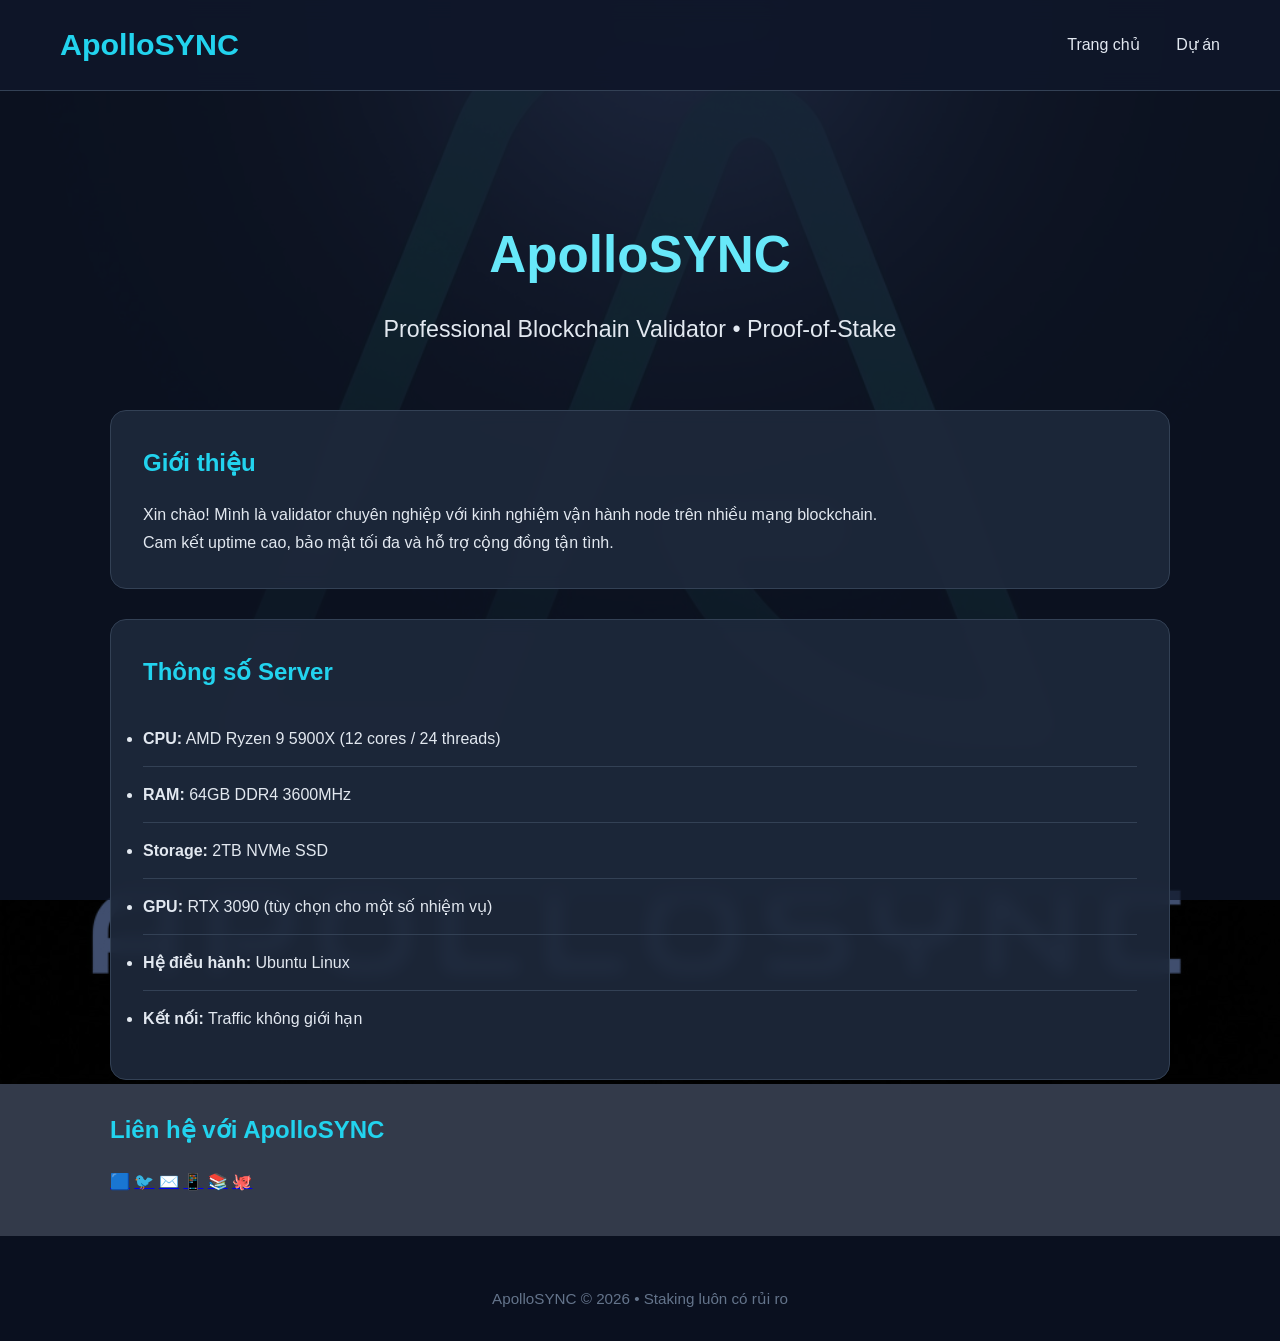
==== index.html @ 62b635bf "Add files via upload" ====
<!DOCTYPE html>
<html lang="vi">
<head>
    <meta charset="UTF-8">
    <meta name="viewport" content="width=device-width, initial-scale=1.0">
    <title>ApolloSYNC - Professional Validator</title>
    <link rel="stylesheet" href="css/style.css">
</head>
<body>
    <header>
        <nav>
            <div class="logo">ApolloSYNC</div>
            <div class="nav-links">
                <a href="index.html">Trang chủ</a>
                <a href="projects.html">Dự án</a>
            </div>
        </nav>
    </header>

    <div class="container">
        <div class="hero">
            <h1>ApolloSYNC</h1>
            <p style="font-size:1.45rem;">Professional Blockchain Validator • Proof-of-Stake</p>
        </div>

        <div class="card">
            <h2>Giới thiệu</h2>
            <p>Xin chào! Mình là validator chuyên nghiệp với kinh nghiệm vận hành node trên nhiều mạng blockchain.<br>
            Cam kết uptime cao, bảo mật tối đa và hỗ trợ cộng đồng tận tình.</p>
        </div>

        <div class="card">
            <h2>Thông số Server</h2>
            <ul class="spec-list">
                <li><strong>CPU:</strong> AMD Ryzen 9 5900X (12 cores / 24 threads)</li>
                <li><strong>RAM:</strong> 64GB DDR4 3600MHz</li>
                <li><strong>Storage:</strong> 2TB NVMe SSD</li>
                <li><strong>GPU:</strong> RTX 3090 (tùy chọn cho một số nhiệm vụ)</li>
                <li><strong>Hệ điều hành:</strong> Ubuntu Linux</li>
                <li><strong>Kết nối:</strong> Traffic không giới hạn</li>
            </ul>
        </div>

        <!-- Phần Contact nằm ở dưới cùng, giữa trang -->
        <div class="contact-section">
            <h2>Liên hệ với ApolloSYNC</h2>
            <div class="contact-icons">
                <a href="#" title="Discord">🟦</a>
                <a href="#" title="Twitter / X">🐦</a>
                <a href="#" title="Gmail">✉️</a>
                <a href="#" title="Telegram">📱</a>
                <a href="#" title="Docs / GitBook">📚</a>
                <a href="#" title="GitHub">🐙</a>
            </div>
        </div>
    </div>

    <footer>
        ApolloSYNC © 2026 • Staking luôn có rủi ro
    </footer>
</body>
</html>
---- css/style.css ----
* {
    margin: 0;
    padding: 0;
    box-sizing: border-box;
}

:root {
    --primary: #22d3ee;
    --dark: #0f172a;
    --card: rgba(30, 41, 59, 0.95);
}

/* ==================== BACKGROUND TOÀN BỘ WEBSITE ==================== */
body {
    font-family: 'Segoe UI', Tahoma, Geneva, Verdana, sans-serif;
    color: #e2e8f0;
    line-height: 1.7;
    
    /* Background ảnh */
    background-image: url('../assets/images/background.jpg');
    background-size: cover;
    background-position: center;
    background-repeat: no-repeat;
    background-attachment: fixed;     /* ảnh không di chuyển khi cuộn */
    
    /* Overlay tối để chữ dễ đọc */
    background-color: rgba(15, 23, 42, 0.85);   /* màu tối + độ trong suốt */
    background-blend-mode: overlay;
}

/* Nếu muốn overlay mạnh hơn (chữ rõ hơn) */
body::before {
    content: "";
    position: fixed;
    top: 0;
    left: 0;
    width: 100%;
    height: 100%;
    background: rgba(15, 23, 42, 0.75);
    z-index: -1;
}

header {
    background: rgba(15, 23, 42, 0.98);
    position: sticky;
    top: 0;
    z-index: 100;
    border-bottom: 1px solid #334155;
}

nav {
    max-width: 1200px;
    margin: 0 auto;
    padding: 1.2rem 20px;
    display: flex;
    justify-content: space-between;
    align-items: center;
}

.logo {
    font-size: 1.9rem;
    font-weight: 700;
    color: var(--primary);
}

.nav-links a {
    color: #e2e8f0;
    text-decoration: none;
    margin-left: 32px;
    font-weight: 500;
}

.nav-links a:hover {
    color: var(--primary);
}

.container {
    max-width: 1100px;
    margin: 0 auto;
    padding: 40px 20px;
}

/* ==================== TRANG CHỦ ==================== */
.hero {
    text-align: center;
    padding: 80px 0 60px;
}

.hero h1 {
    font-size: 3.2rem;
    color: #67e8f9;
    margin-bottom: 12px;
}

.card {
    background: var(--card);
    border: 1px solid #334155;
    border-radius: 16px;
    padding: 32px;
    margin-bottom: 30px;
}

h2 {
    color: var(--primary);
    margin-bottom: 18px;
}

.spec-list li {
    padding: 14px 0;
    border-bottom: 1px solid #334155;
}

.spec-list li:last-child {
    border-bottom: none;
}

/* ==================== PROJECTS PAGE ==================== */
.section-title {
    text-align: center;
    margin: 50px 0 30px;
    color: #67e8f9;
    font-size: 2rem;
}

.project-grid {
    display: grid;
    grid-template-columns: repeat(auto-fit, minmax(320px, 1fr));
    gap: 24px;
    margin-bottom: 60px;
}

.project-card {
    background: var(--card);
    border: 1px solid #334155;
    border-radius: 16px;
    overflow: hidden;
    transition: all 0.4s ease;
    cursor: pointer;
}

.project-card:hover {
    transform: translateY(-10px);
    border-color: var(--primary);
}

.project-card.active {
    border-color: #fde047;
    box-shadow: 0 0 25px #fde047,
                0 0 50px rgba(253, 224, 71, 0.6);
    transform: scale(1.03);
}

.project-header {
    height: 140px;
    display: flex;
    align-items: center;
    justify-content: center;
    font-size: 3rem;
    position: relative;
}

.project-name {
    text-align: center;
    padding: 15px 0;
    font-weight: 700;
    font-size: 1.25rem;
    color: white;
}

.project-actions {
    padding: 15px;
    display: flex;
    gap: 10px;
    flex-wrap: wrap;
    justify-content: center;
}

.action-btn {
    flex: 1;
    min-width: 85px;
    padding: 10px 14px;
    text-align: center;
    border-radius: 8px;
    text-decoration: none;
    font-weight: 600;
    font-size: 0.95rem;
}

.btn-explorer { background: #334155; color: white; }
.btn-stake    { background: #22d3ee; color: #0f172a; }
.btn-twitter  { background: #1da1f2; color: white; }

/* Footer */
footer {
    background: #0a101f;
    padding: 50px 20px 30px;
    text-align: center;
    color: #64748b;
    font-size: 0.95rem;
}
/* Tăng độ tương phản cho card khi có background ảnh */
.card, .project-card {
    background: rgba(30, 41, 59, 0.92) !important;
    backdrop-filter: blur(8px);   /* hiệu ứng kính mờ hiện đại */
}

header {
    background: rgba(15, 23, 42, 0.95) !important;
    backdrop-filter: blur(10px);
}
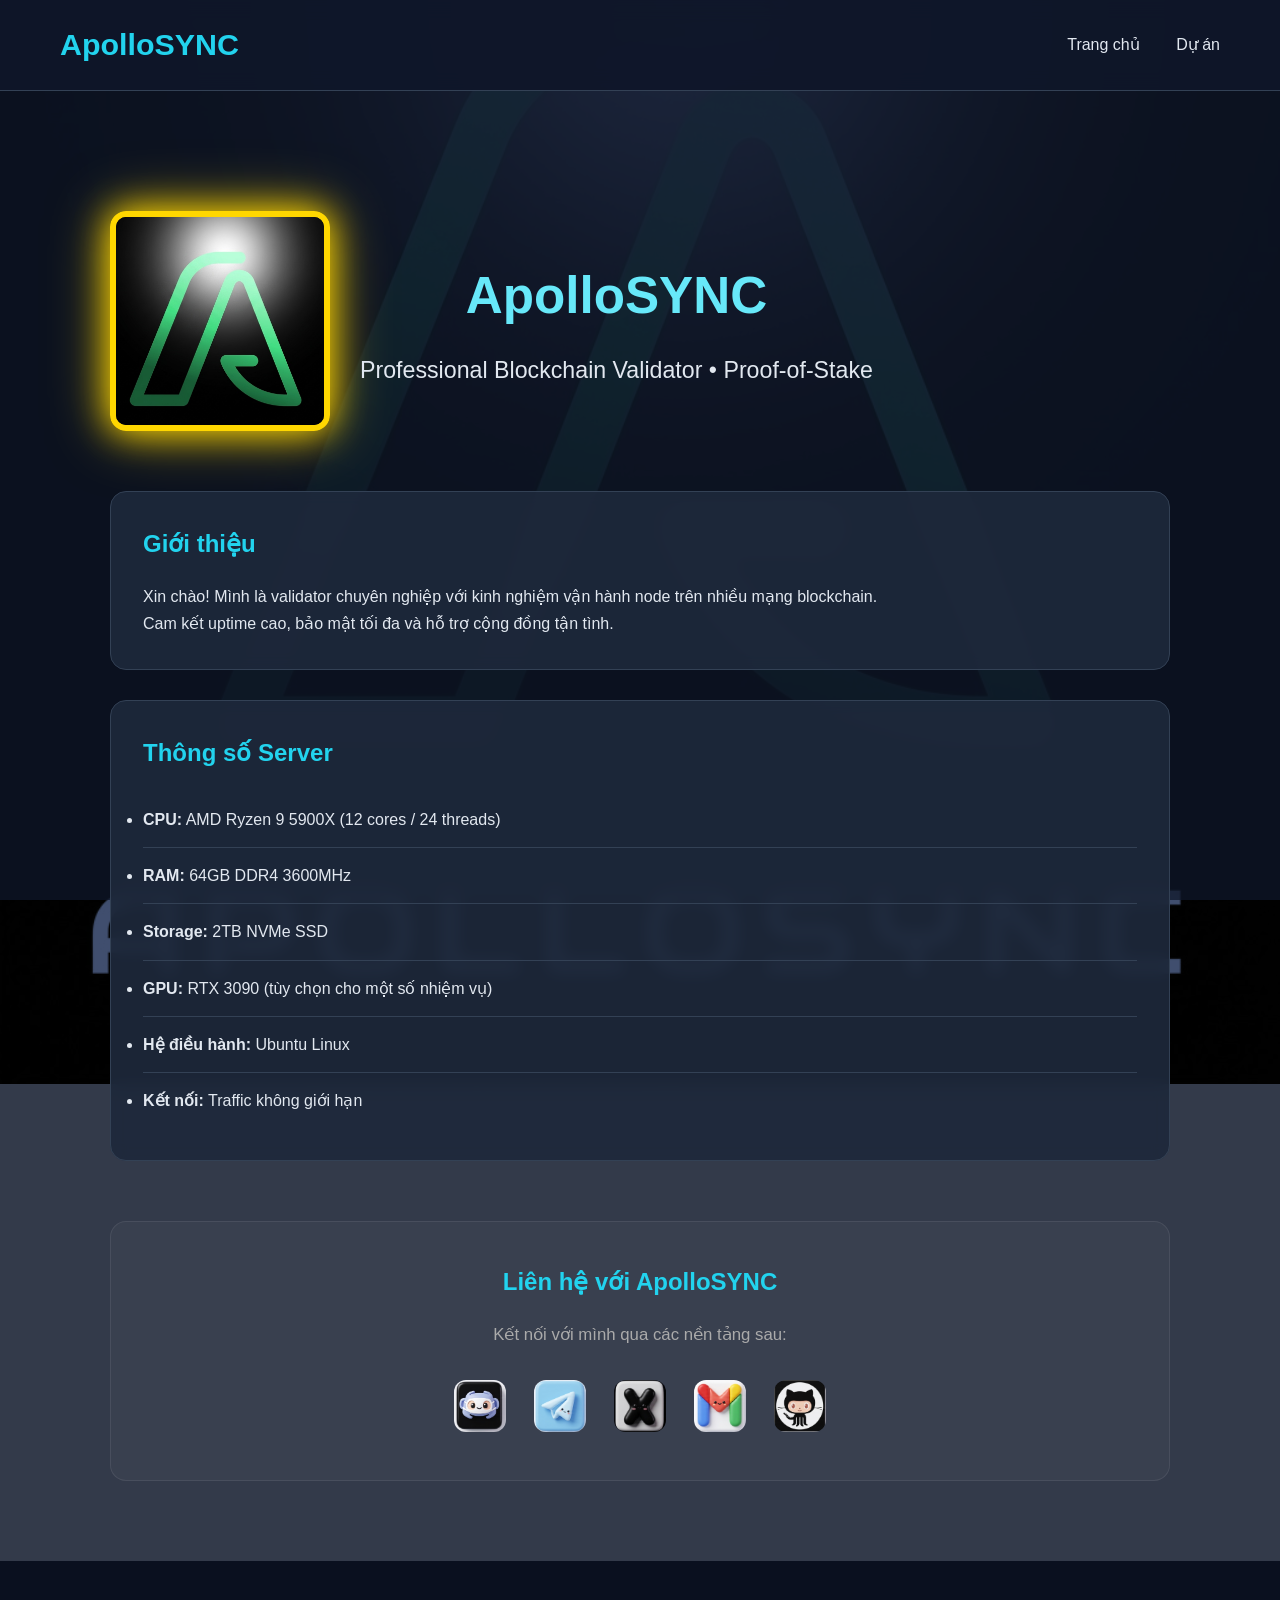
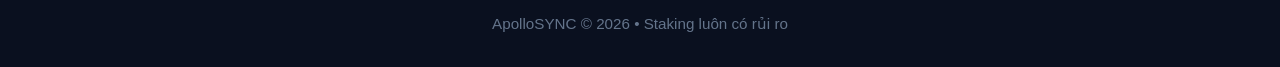
==== commit d1c36029: "Add files via upload" ====
--- a/index.html
+++ b/index.html
@@ -18,10 +18,22 @@
     </header>
 
     <div class="container">
-        <div class="hero">
-            <h1>ApolloSYNC</h1>
-            <p style="font-size:1.45rem;">Professional Blockchain Validator • Proof-of-Stake</p>
-        </div>
+        <div class="hero" style="display: flex; align-items: center; gap: 30px; flex-wrap: wrap;">
+    		<!-- === LOGO VUÔNG Ở GÓC TRÊN NHƯ ẢNH === -->
+    		<img 
+        		src="assets/logo.jpg" 
+        		alt="ApolloSYNC Logo" 
+        		style="width: 220px; height: 220px; 
+               			border: 6px solid #ffd700; 
+	               		border-radius: 16px; 
+        	       		box-shadow: 0 0 35px #ffd700, 0 0 60px rgba(255, 215, 0, 0.6); 
+               			flex-shrink: 0;">
+    
+    		<div>
+        		<h1>ApolloSYNC</h1>
+        		<p style="font-size:1.45rem;">Professional Blockchain Validator • Proof-of-Stake</p>
+    		</div>
+	</div>
 
         <div class="card">
             <h2>Giới thiệu</h2>
@@ -41,16 +53,27 @@
             </ul>
         </div>
 
-        <!-- Phần Contact nằm ở dưới cùng, giữa trang -->
+        <!-- ==================== PHẦN CONTACT ==================== -->
         <div class="contact-section">
             <h2>Liên hệ với ApolloSYNC</h2>
+            <p class="contact-desc">Kết nối với mình qua các nền tảng sau:</p>
+            
             <div class="contact-icons">
-                <a href="#" title="Discord">🟦</a>
-                <a href="#" title="Twitter / X">🐦</a>
-                <a href="#" title="Gmail">✉️</a>
-                <a href="#" title="Telegram">📱</a>
-                <a href="#" title="Docs / GitBook">📚</a>
-                <a href="#" title="GitHub">🐙</a>
+                <a href="https://discord.gg/YOUR_LINK" target="_blank" title="Discord">
+                    <img src="assets/icons/discord.png" alt="Discord" class="contact-icon">
+                </a>
+                <a href="https://t.me/Apollosync" target="_blank" title="Telegram">
+                    <img src="assets/icons/telegram.png" alt="Telegram" class="contact-icon">
+                </a>
+                <a href="https://x.com/Apollo_sync" target="_blank" title="X / Twitter">
+                    <img src="assets/icons/x-twitter.png" alt="X" class="contact-icon">
+                </a>
+                <a href="mailto:vihabetterlife@gmail.com" title="Gmail">
+                    <img src="assets/icons/gmail.png" alt="Gmail" class="contact-icon">        
+                </a>
+                <a href="https://github.com/Apollo-Sync" target="_blank" title="GitHub">
+                    <img src="assets/icons/github.png" alt="GitHub" class="contact-icon">
+                </a>
             </div>
         </div>
     </div>
--- a/css/style.css
+++ b/css/style.css
@@ -207,4 +207,40 @@
 header {
     background: rgba(15, 23, 42, 0.95) !important;
     backdrop-filter: blur(10px);
+}
+
+/* ==================== CONTACT SECTION ==================== */
+.contact-section {
+    text-align: center;
+    margin: 60px 0 40px;
+    padding: 40px 20px;
+    background: rgba(255, 255, 255, 0.03);
+    border-radius: 16px;
+    border: 1px solid rgba(255, 255, 255, 0.08);
+}
+
+.contact-desc {
+    color: #aaaaaa;
+    margin-bottom: 30px;
+    font-size: 1.05rem;
+}
+
+.contact-icons {
+    display: flex;
+    justify-content: center;
+    align-items: center;
+    gap: 28px;
+    flex-wrap: wrap;
+}
+
+.contact-icon {
+    width: 52px;
+    height: 52px;
+    transition: all 0.3s ease;
+    border-radius: 12px;
+}
+
+.contact-icon:hover {
+    transform: scale(1.18) translateY(-6px);
+    box-shadow: 0 12px 25px rgba(0, 0, 0, 0.4);
 }
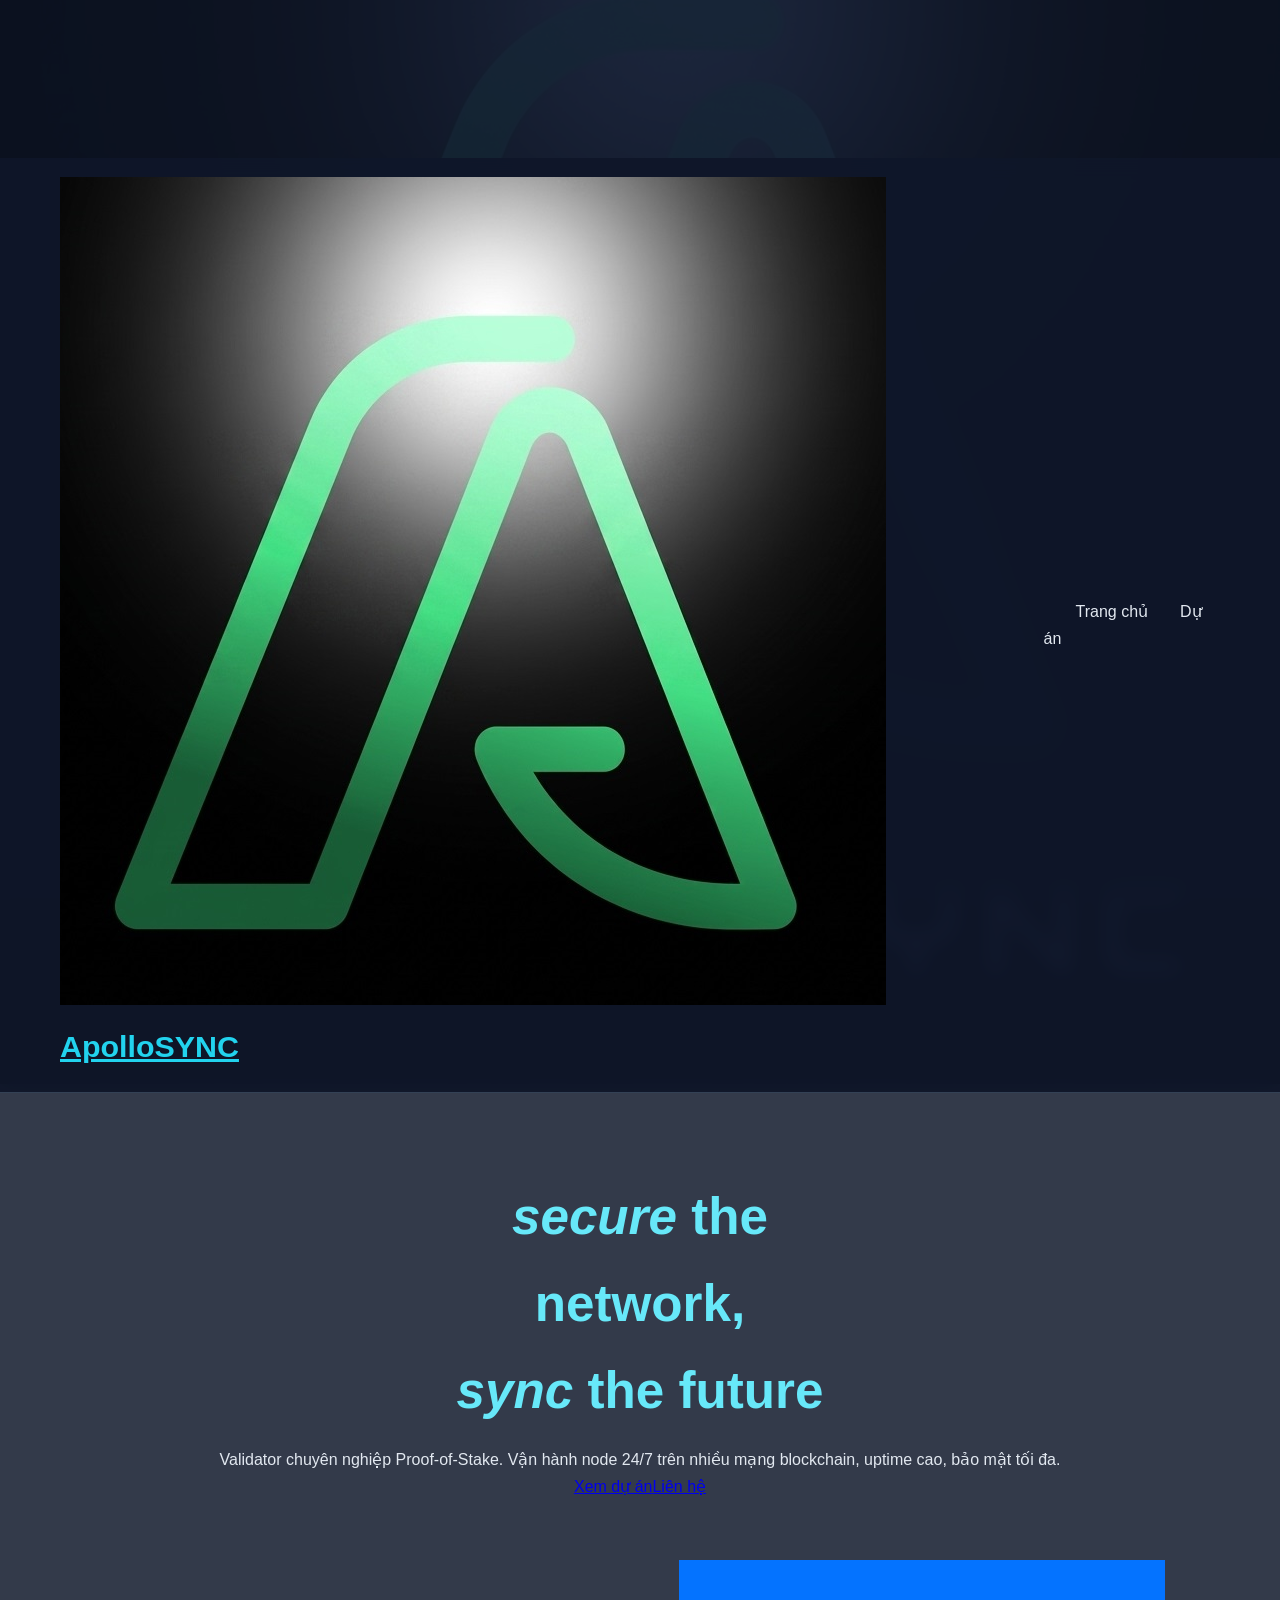
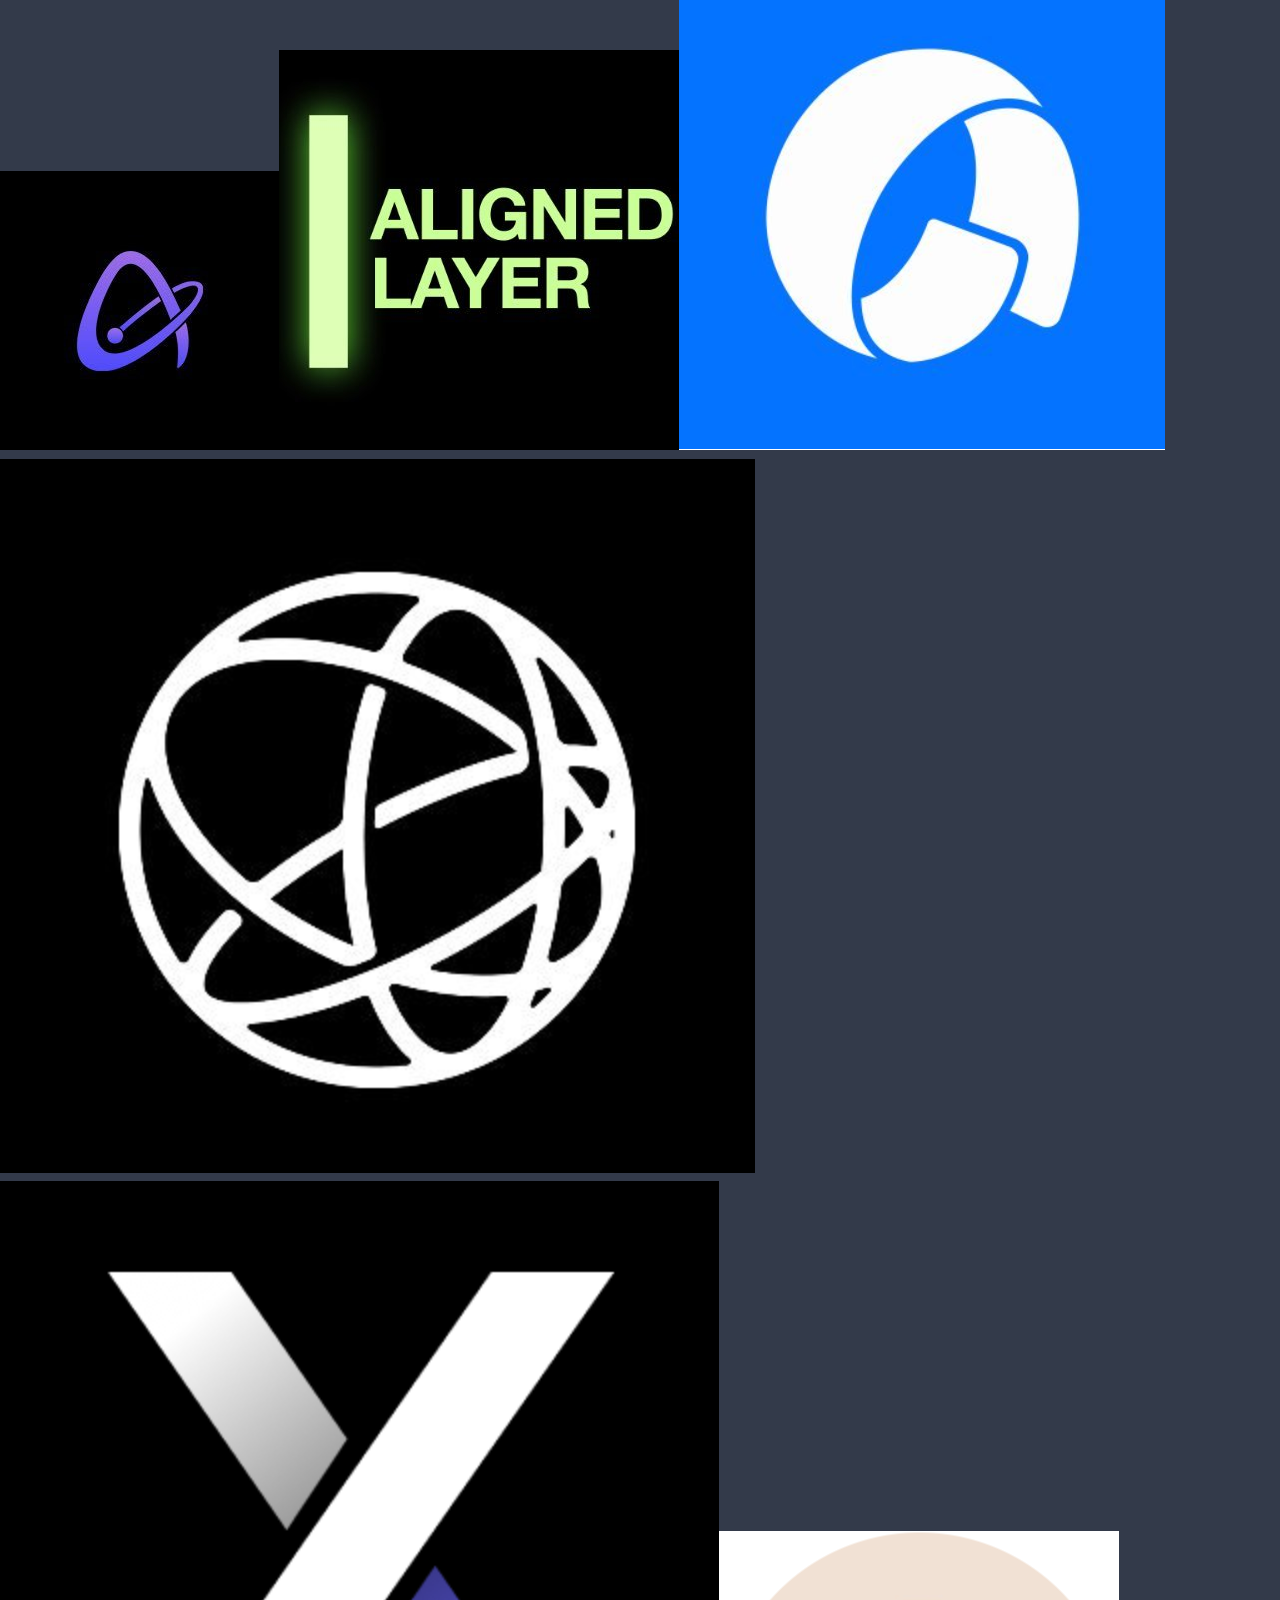
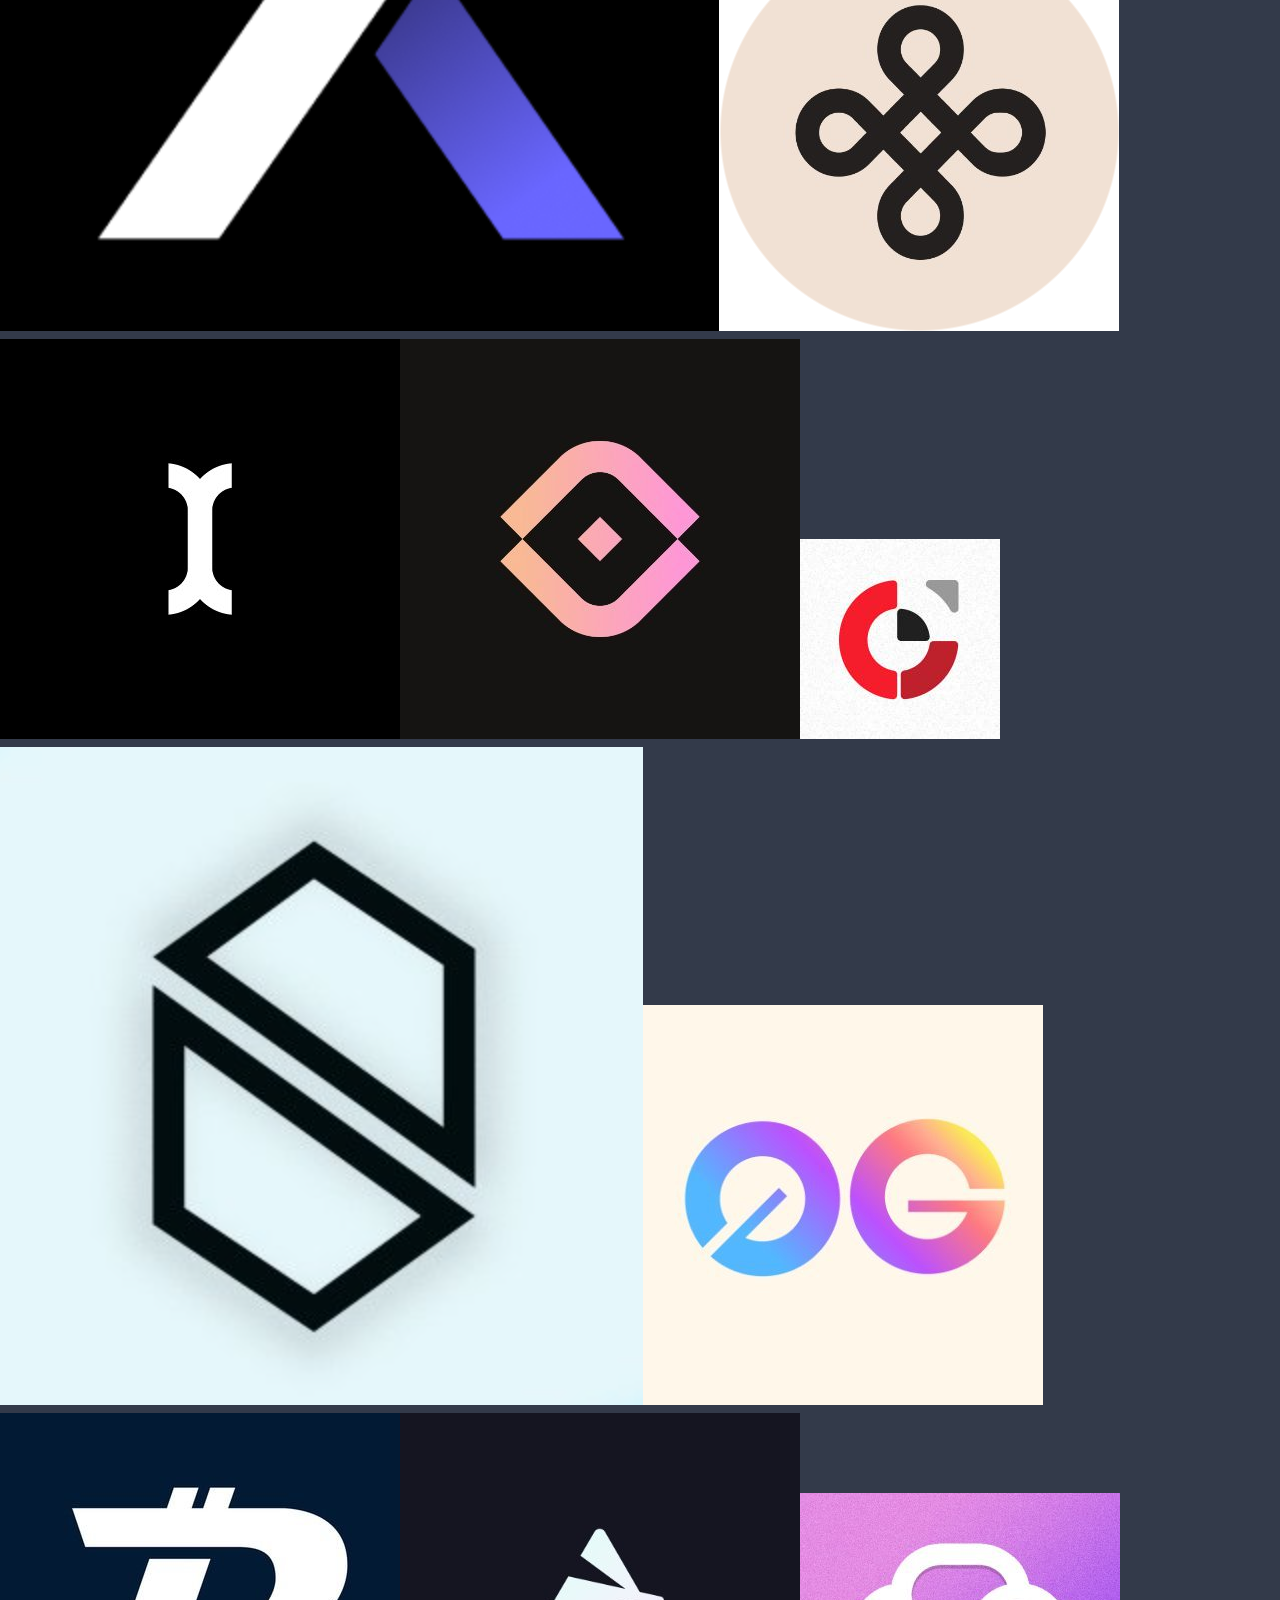
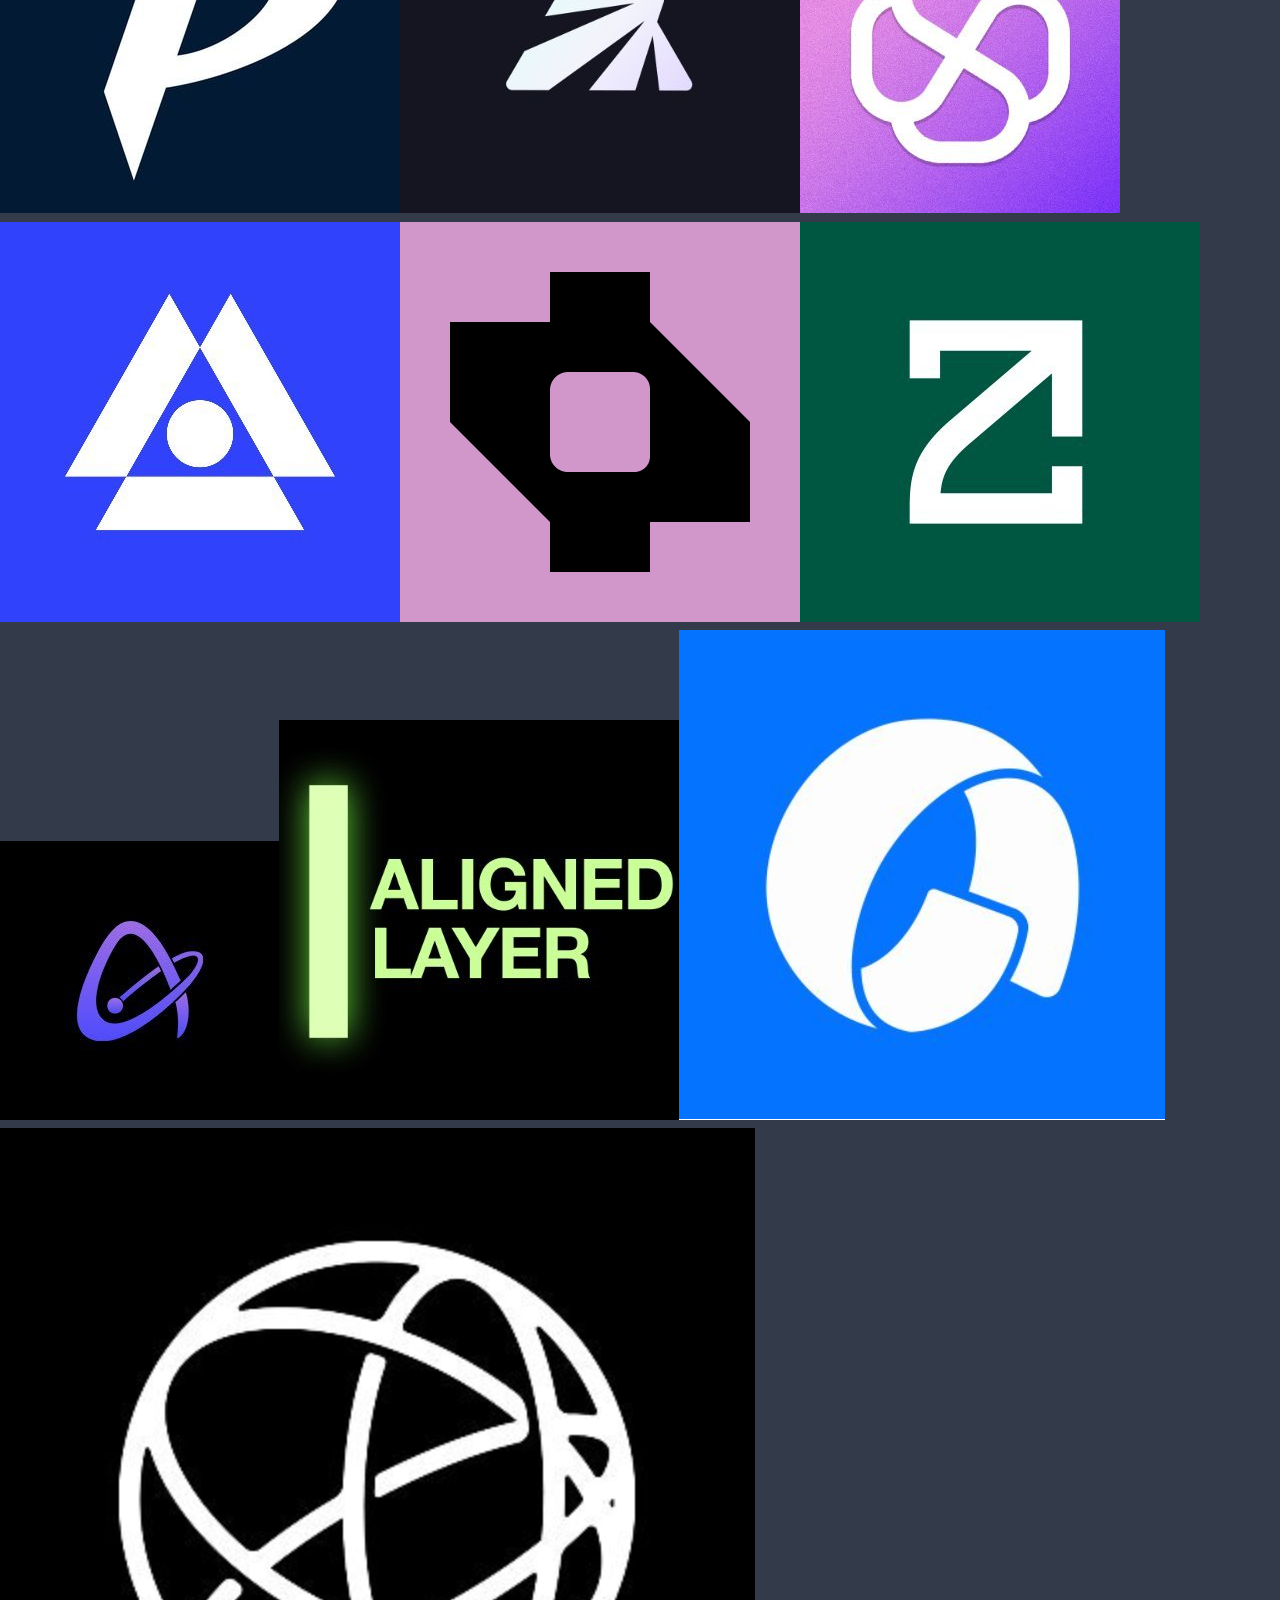
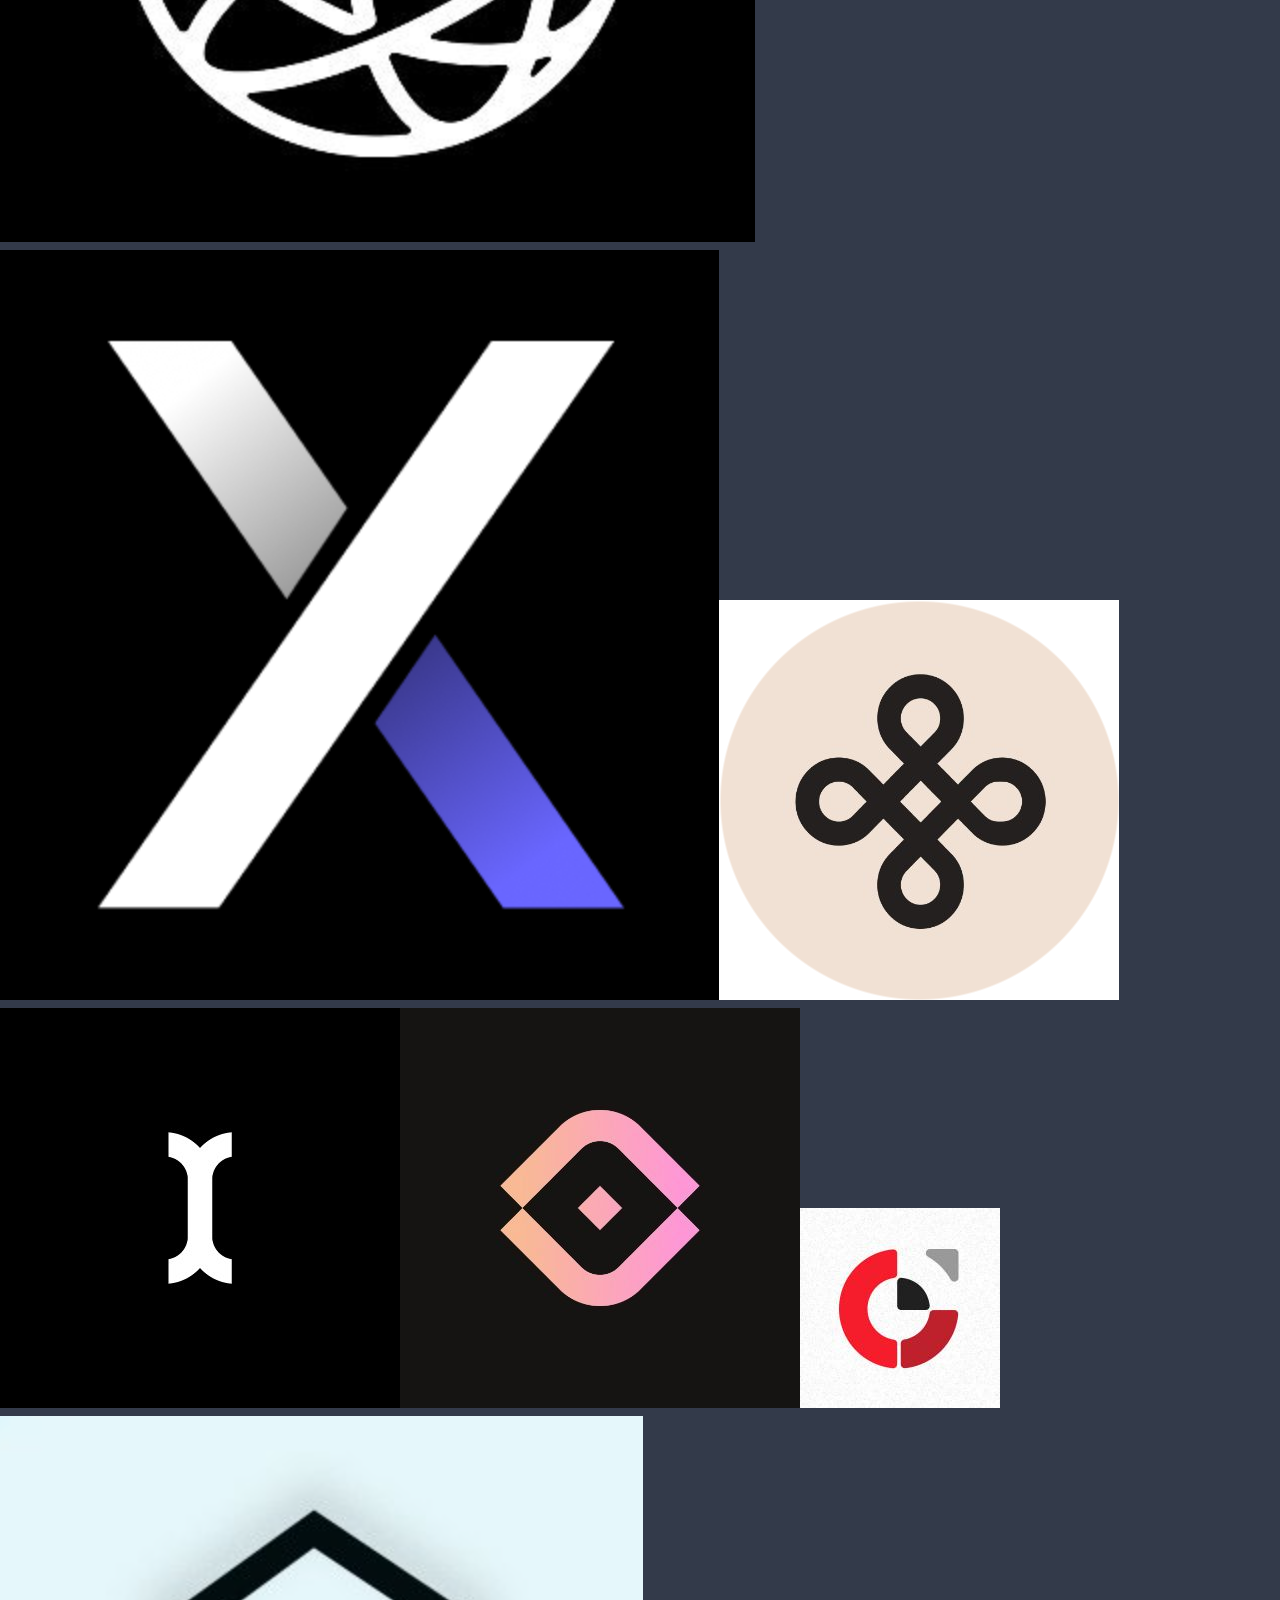
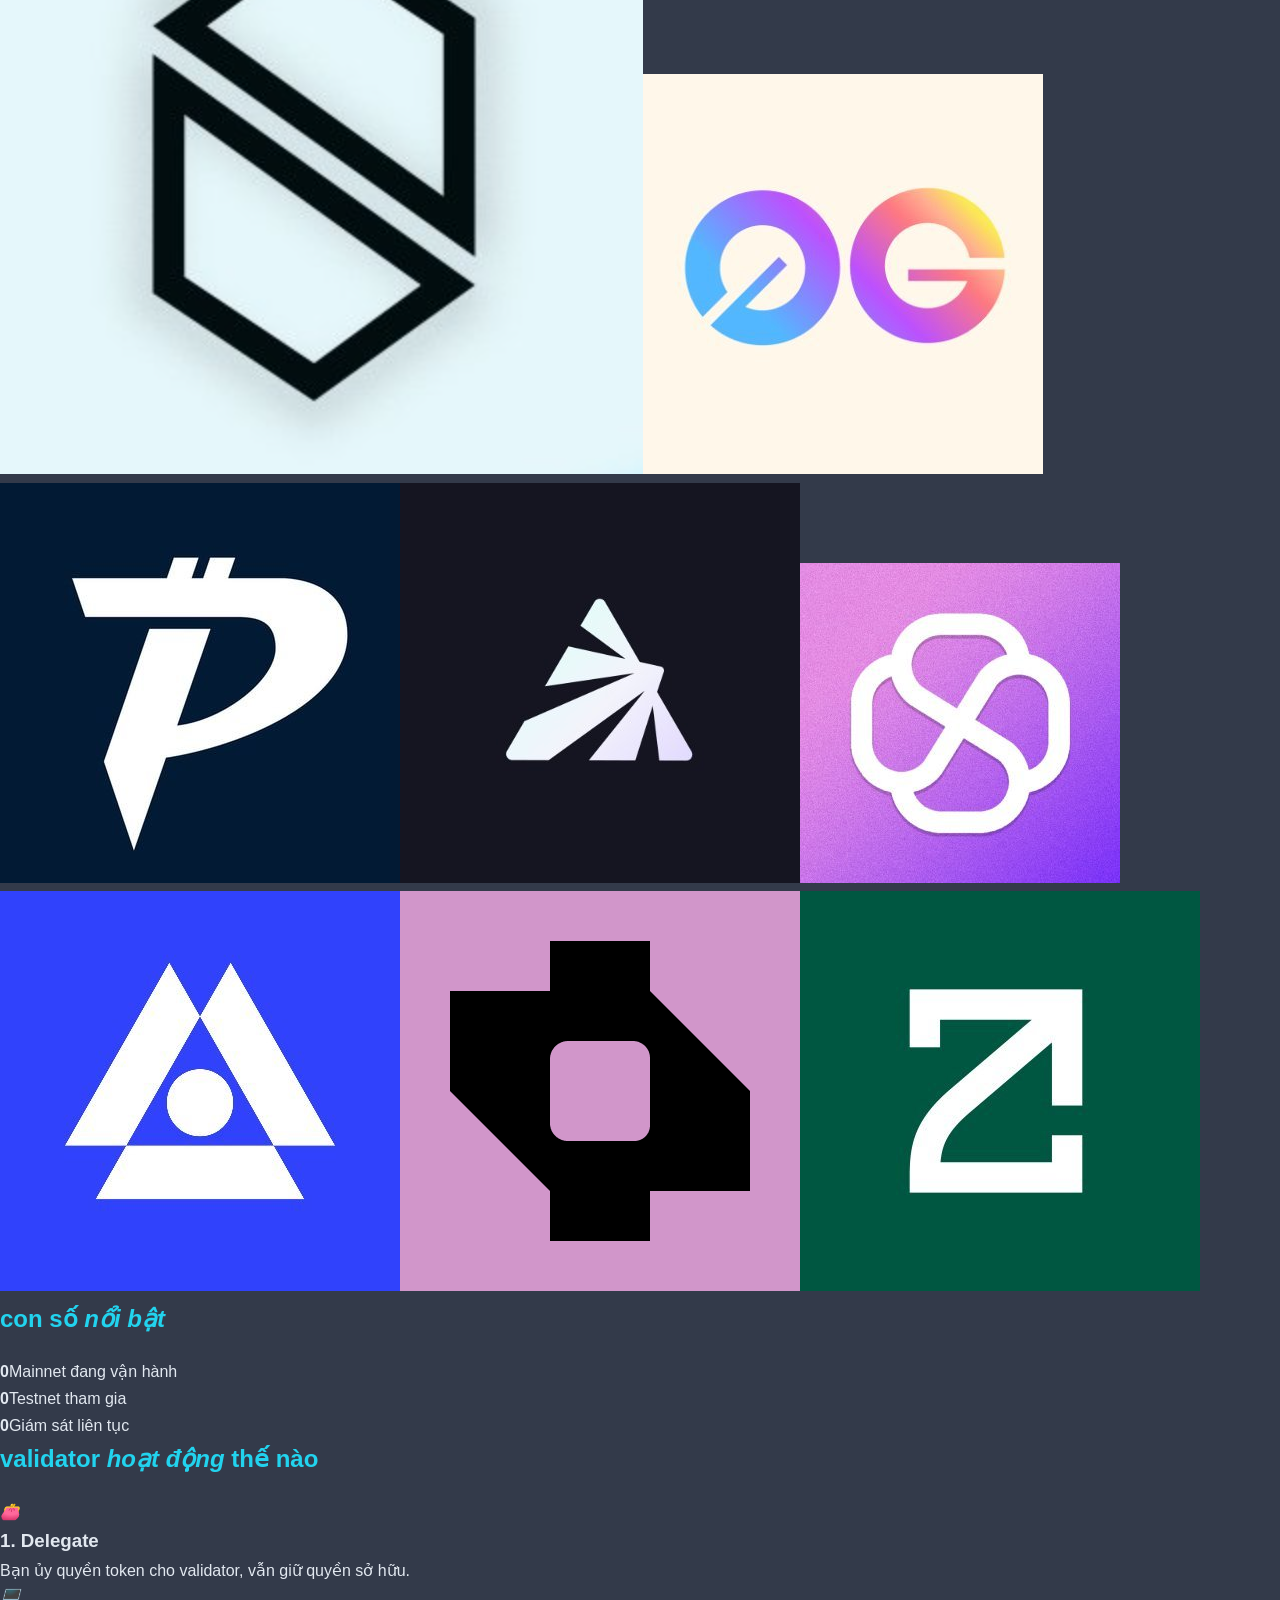
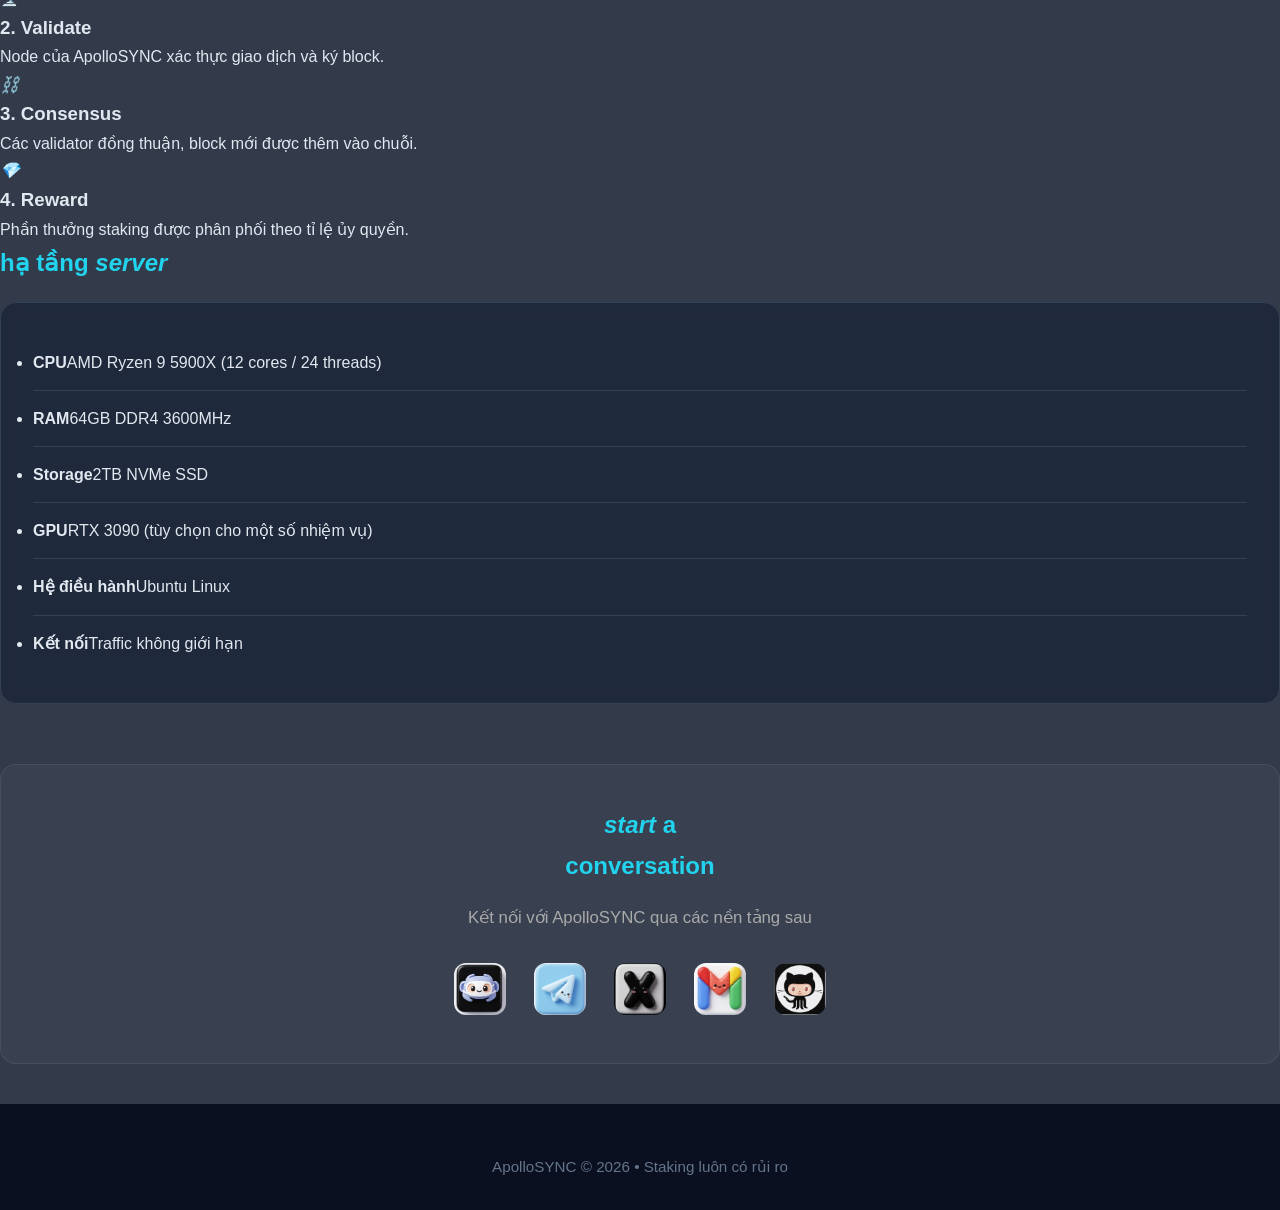
==== commit d9bea108: "Add files via upload" ====
--- a/index.html
+++ b/index.html
@@ -1,85 +1,74 @@
-<!DOCTYPE html>
-<html lang="vi">
-<head>
-    <meta charset="UTF-8">
-    <meta name="viewport" content="width=device-width, initial-scale=1.0">
-    <title>ApolloSYNC - Professional Validator</title>
-    <link rel="stylesheet" href="css/style.css">
-</head>
-<body>
-    <header>
-        <nav>
-            <div class="logo">ApolloSYNC</div>
-            <div class="nav-links">
-                <a href="index.html">Trang chủ</a>
-                <a href="projects.html">Dự án</a>
-            </div>
-        </nav>
-    </header>
-
-    <div class="container">
-        <div class="hero" style="display: flex; align-items: center; gap: 30px; flex-wrap: wrap;">
-    		<!-- === LOGO VUÔNG Ở GÓC TRÊN NHƯ ẢNH === -->
-    		<img 
-        		src="assets/logo.jpg" 
-        		alt="ApolloSYNC Logo" 
-        		style="width: 220px; height: 220px; 
-               			border: 6px solid #ffd700; 
-	               		border-radius: 16px; 
-        	       		box-shadow: 0 0 35px #ffd700, 0 0 60px rgba(255, 215, 0, 0.6); 
-               			flex-shrink: 0;">
-    
-    		<div>
-        		<h1>ApolloSYNC</h1>
-        		<p style="font-size:1.45rem;">Professional Blockchain Validator • Proof-of-Stake</p>
-    		</div>
-	</div>
-
-        <div class="card">
-            <h2>Giới thiệu</h2>
-            <p>Xin chào! Mình là validator chuyên nghiệp với kinh nghiệm vận hành node trên nhiều mạng blockchain.<br>
-            Cam kết uptime cao, bảo mật tối đa và hỗ trợ cộng đồng tận tình.</p>
-        </div>
-
-        <div class="card">
-            <h2>Thông số Server</h2>
-            <ul class="spec-list">
-                <li><strong>CPU:</strong> AMD Ryzen 9 5900X (12 cores / 24 threads)</li>
-                <li><strong>RAM:</strong> 64GB DDR4 3600MHz</li>
-                <li><strong>Storage:</strong> 2TB NVMe SSD</li>
-                <li><strong>GPU:</strong> RTX 3090 (tùy chọn cho một số nhiệm vụ)</li>
-                <li><strong>Hệ điều hành:</strong> Ubuntu Linux</li>
-                <li><strong>Kết nối:</strong> Traffic không giới hạn</li>
-            </ul>
-        </div>
-
-        <!-- ==================== PHẦN CONTACT ==================== -->
-        <div class="contact-section">
-            <h2>Liên hệ với ApolloSYNC</h2>
-            <p class="contact-desc">Kết nối với mình qua các nền tảng sau:</p>
-            
-            <div class="contact-icons">
-                <a href="https://discord.gg/YOUR_LINK" target="_blank" title="Discord">
-                    <img src="assets/icons/discord.png" alt="Discord" class="contact-icon">
-                </a>
-                <a href="https://t.me/Apollosync" target="_blank" title="Telegram">
-                    <img src="assets/icons/telegram.png" alt="Telegram" class="contact-icon">
-                </a>
-                <a href="https://x.com/Apollo_sync" target="_blank" title="X / Twitter">
-                    <img src="assets/icons/x-twitter.png" alt="X" class="contact-icon">
-                </a>
-                <a href="mailto:vihabetterlife@gmail.com" title="Gmail">
-                    <img src="assets/icons/gmail.png" alt="Gmail" class="contact-icon">        
-                </a>
-                <a href="https://github.com/Apollo-Sync" target="_blank" title="GitHub">
-                    <img src="assets/icons/github.png" alt="GitHub" class="contact-icon">
-                </a>
-            </div>
-        </div>
-    </div>
-
-    <footer>
-        ApolloSYNC © 2026 • Staking luôn có rủi ro
-    </footer>
-</body>
-</html>+<!DOCTYPE html>
+<html lang="vi">
+<head>
+<meta charset="UTF-8">
+<meta name="viewport" content="width=device-width, initial-scale=1.0">
+<title>ApolloSYNC - Professional Validator</title>
+<meta name="description" content="ApolloSYNC - Professional Blockchain Validator, Proof-of-Stake. Uptime cao, bảo mật tối đa.">
+<link rel="icon" href="assets/logo.jpg">
+<link rel="stylesheet" href="css/style.css">
+</head>
+<body>
+<canvas id="net"></canvas>
+<header><nav>
+<a class="logo" href="index.html"><img src="assets/logo.jpg" alt="">ApolloSYNC</a>
+<div class="nav-links"><a href="index.html" class="on">Trang chủ</a><a href="projects.html">Dự án</a></div>
+</nav></header>
+
+<section class="hero">
+<h1><em>secure</em> the<br>network,<br><em>sync</em> the future</h1>
+<p>Validator chuyên nghiệp Proof-of-Stake. Vận hành node 24/7 trên nhiều mạng blockchain, uptime cao, bảo mật tối đa.</p>
+<div><a class="btn" href="projects.html">Xem dự án</a><a class="btn ghost" href="#contact">Liên hệ</a></div>
+<div class="ticker" id="ticker" title="Mô phỏng"></div>
+</section>
+
+<div class="marquee reveal"><div class="track"><img src="assets/Projectlogos/AIRCHAINS.png" alt="AIRCHAINS"><img src="assets/Projectlogos/ALIGNED-LAYER.png" alt="ALIGNED-LAYER"><img src="assets/Projectlogos/AVAIL.png" alt="AVAIL"><img src="assets/Projectlogos/CELESTIA.png" alt="CELESTIA"><img src="assets/Projectlogos/DYDX.png" alt="DYDX"><img src="assets/Projectlogos/DYMENSION.png" alt="DYMENSION"><img src="assets/Projectlogos/INITIA.png" alt="INITIA"><img src="assets/Projectlogos/MANTRA.png" alt="MANTRA"><img src="assets/Projectlogos/NAMADA.png" alt="NAMADA"><img src="assets/Projectlogos/NIBIRU.png" alt="NIBIRU"><img src="assets/Projectlogos/OG-LAB.png" alt="OG-LAB"><img src="assets/Projectlogos/PACTUS.png" alt="PACTUS"><img src="assets/Projectlogos/PRYZM.png" alt="PRYZM"><img src="assets/Projectlogos/SELF-CHAIN.png" alt="SELF-CHAIN"><img src="assets/Projectlogos/SHARDEUM.png" alt="SHARDEUM"><img src="assets/Projectlogos/WARDEN.png" alt="WARDEN"><img src="assets/Projectlogos/ZETACHAIN.png" alt="ZETACHAIN"><img src="assets/Projectlogos/AIRCHAINS.png" alt="AIRCHAINS"><img src="assets/Projectlogos/ALIGNED-LAYER.png" alt="ALIGNED-LAYER"><img src="assets/Projectlogos/AVAIL.png" alt="AVAIL"><img src="assets/Projectlogos/CELESTIA.png" alt="CELESTIA"><img src="assets/Projectlogos/DYDX.png" alt="DYDX"><img src="assets/Projectlogos/DYMENSION.png" alt="DYMENSION"><img src="assets/Projectlogos/INITIA.png" alt="INITIA"><img src="assets/Projectlogos/MANTRA.png" alt="MANTRA"><img src="assets/Projectlogos/NAMADA.png" alt="NAMADA"><img src="assets/Projectlogos/NIBIRU.png" alt="NIBIRU"><img src="assets/Projectlogos/OG-LAB.png" alt="OG-LAB"><img src="assets/Projectlogos/PACTUS.png" alt="PACTUS"><img src="assets/Projectlogos/PRYZM.png" alt="PRYZM"><img src="assets/Projectlogos/SELF-CHAIN.png" alt="SELF-CHAIN"><img src="assets/Projectlogos/SHARDEUM.png" alt="SHARDEUM"><img src="assets/Projectlogos/WARDEN.png" alt="WARDEN"><img src="assets/Projectlogos/ZETACHAIN.png" alt="ZETACHAIN"></div></div>
+
+<section class="sec">
+<h2 class="reveal">con số <em>nổi bật</em></h2>
+<div class="stats reveal">
+<div class="stat"><b data-n="5">0</b><span>Mainnet đang vận hành</span></div>
+<div class="stat"><b data-n="14">0</b><span>Testnet tham gia</span></div>
+<div class="stat"><b data-n="24" data-s="/7">0</b><span>Giám sát liên tục</span></div>
+</div>
+</section>
+
+<section class="sec">
+<h2 class="reveal">validator <em>hoạt động</em> thế nào</h2>
+<div class="flow">
+<div class="step reveal"><i>👛</i><h3>1. Delegate</h3><p>Bạn ủy quyền token cho validator, vẫn giữ quyền sở hữu.</p></div>
+<div class="step reveal"><i>🖥️</i><h3>2. Validate</h3><p>Node của ApolloSYNC xác thực giao dịch và ký block.</p></div>
+<div class="step reveal"><i>⛓️</i><h3>3. Consensus</h3><p>Các validator đồng thuận, block mới được thêm vào chuỗi.</p></div>
+<div class="step reveal"><i>💎</i><h3>4. Reward</h3><p>Phần thưởng staking được phân phối theo tỉ lệ ủy quyền.</p></div>
+</div>
+</section>
+
+<section class="sec">
+<h2 class="reveal">hạ tầng <em>server</em></h2>
+<div class="card reveal"><ul class="spec-list">
+<li><strong>CPU</strong>AMD Ryzen 9 5900X (12 cores / 24 threads)</li>
+<li><strong>RAM</strong>64GB DDR4 3600MHz</li>
+<li><strong>Storage</strong>2TB NVMe SSD</li>
+<li><strong>GPU</strong>RTX 3090 (tùy chọn cho một số nhiệm vụ)</li>
+<li><strong>Hệ điều hành</strong>Ubuntu Linux</li>
+<li><strong>Kết nối</strong>Traffic không giới hạn</li>
+</ul></div>
+</section>
+
+<section class="contact-section reveal" id="contact">
+<h2><em>start</em> a<br>conversation</h2>
+<p class="contact-desc">Kết nối với ApolloSYNC qua các nền tảng sau</p>
+<div class="contact-icons">
+<a href="https://discord.gg/YOUR_LINK" target="_blank" title="Discord"><img src="assets/icons/discord.png" alt="Discord" class="contact-icon"></a>
+<a href="https://t.me/Apollosync" target="_blank" title="Telegram"><img src="assets/icons/telegram.png" alt="Telegram" class="contact-icon"></a>
+<a href="https://x.com/Apollo_sync" target="_blank" title="X"><img src="assets/icons/x-twitter.png" alt="X" class="contact-icon"></a>
+<a href="mailto:vihabetterlife@gmail.com" title="Gmail"><img src="assets/icons/gmail.png" alt="Gmail" class="contact-icon"></a>
+<a href="https://github.com/Apollo-Sync" target="_blank" title="GitHub"><img src="assets/icons/github.png" alt="GitHub" class="contact-icon"></a>
+</div>
+</section>
+
+<footer>ApolloSYNC © 2026 • Staking luôn có rủi ro</footer>
+<script src="js/network.js"></script>
+<script src="js/main.js"></script>
+</body>
+</html>
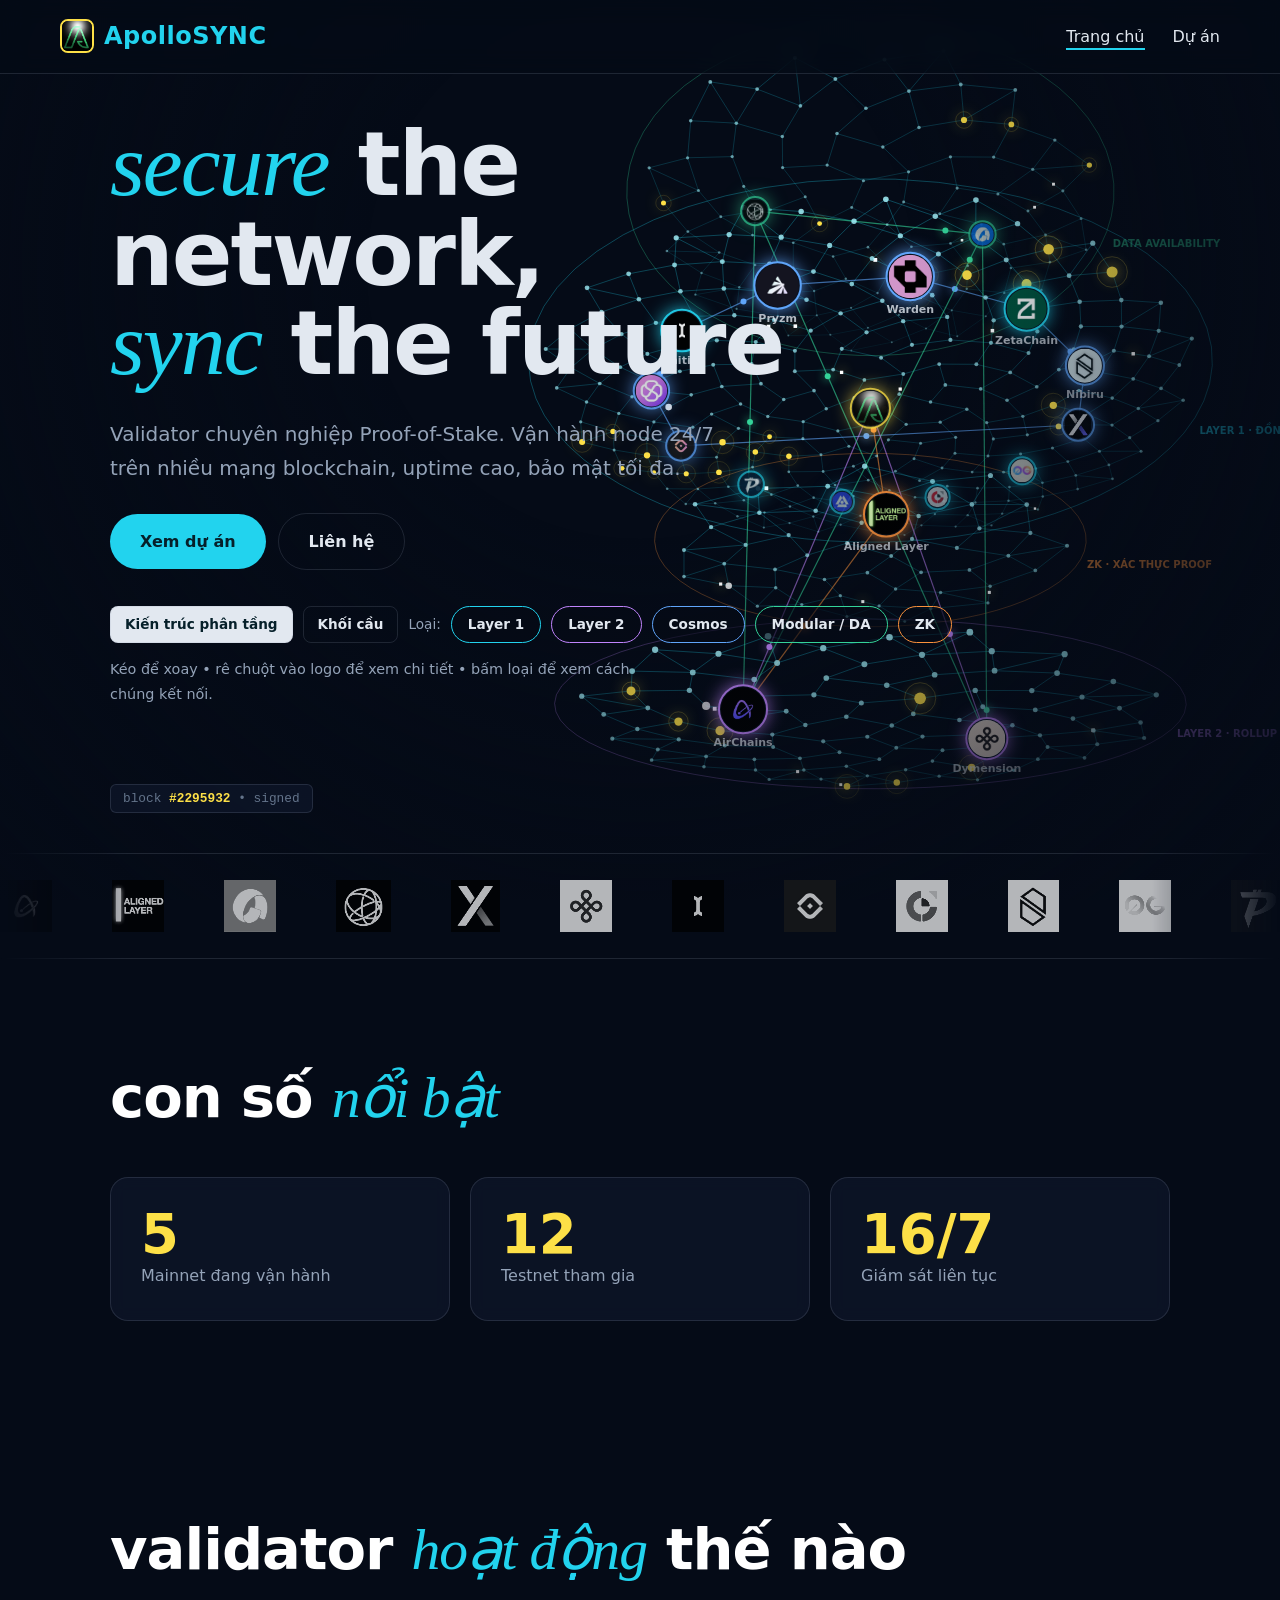
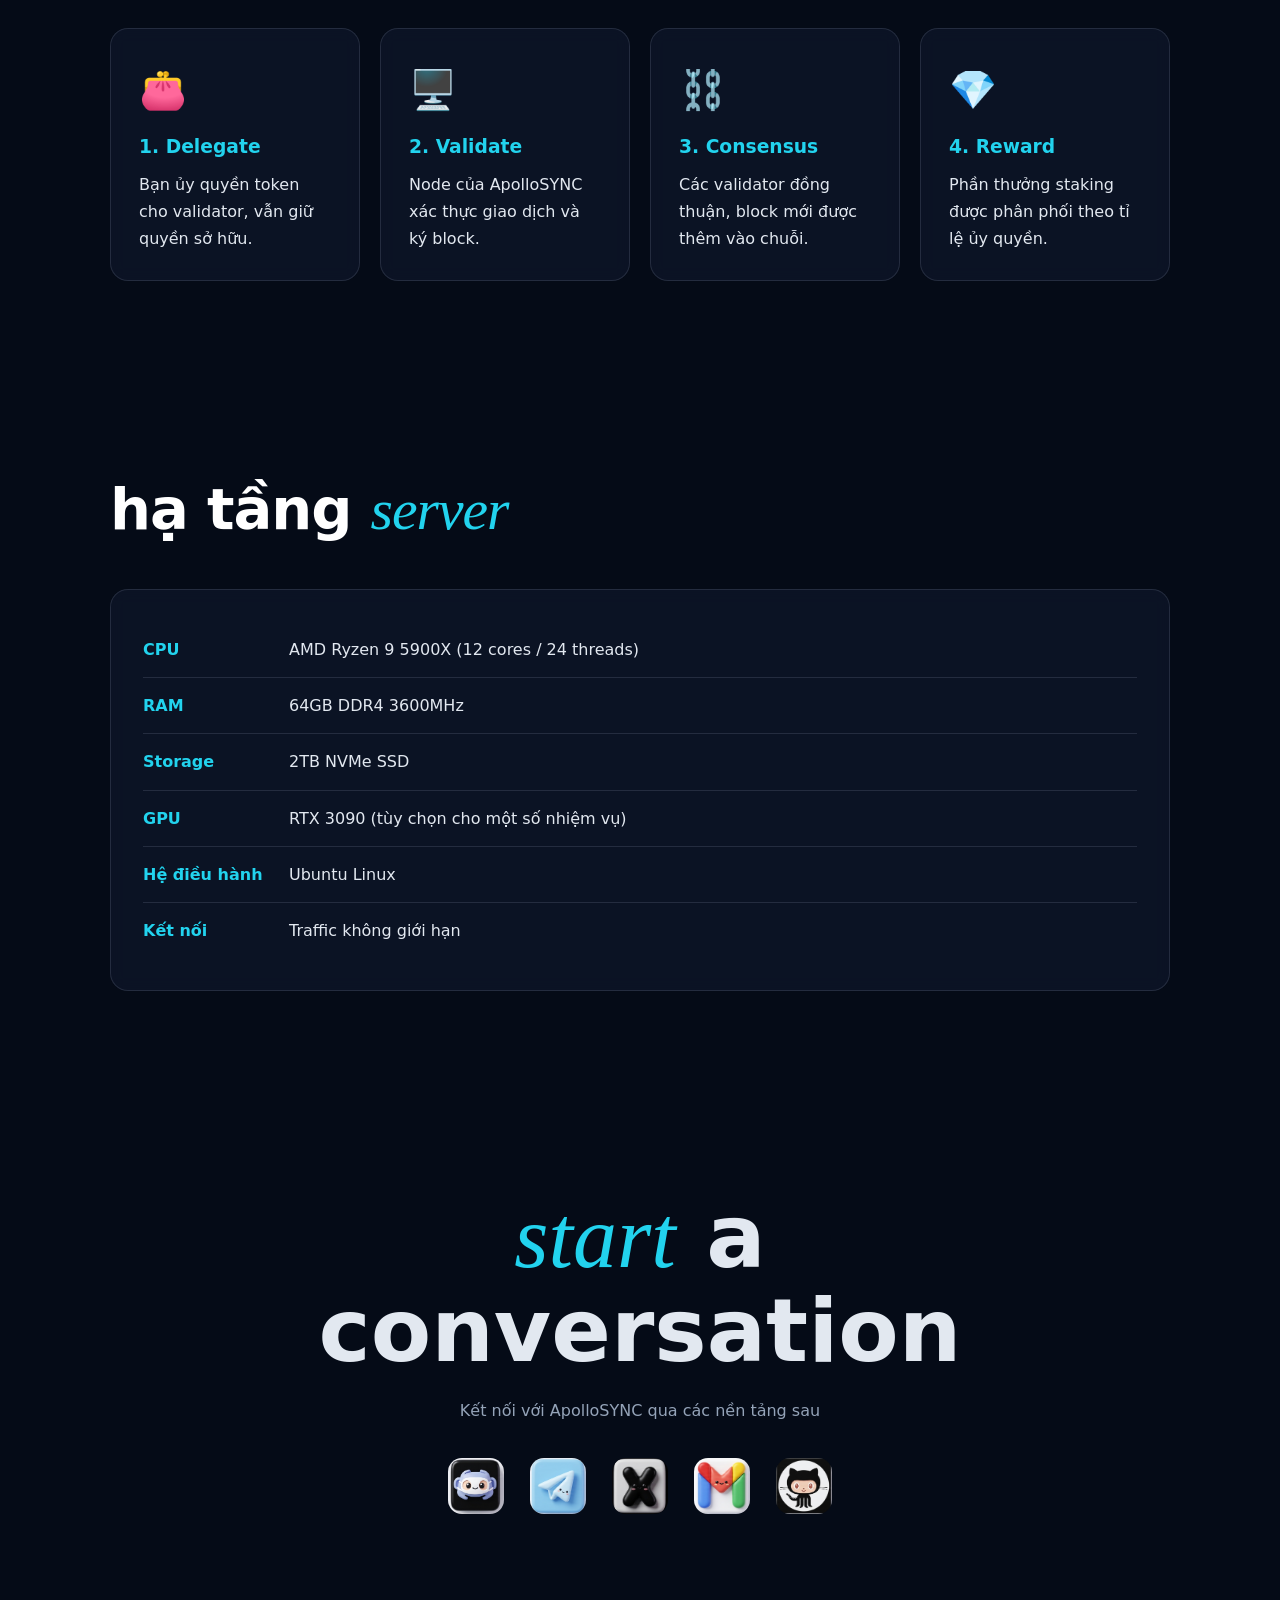
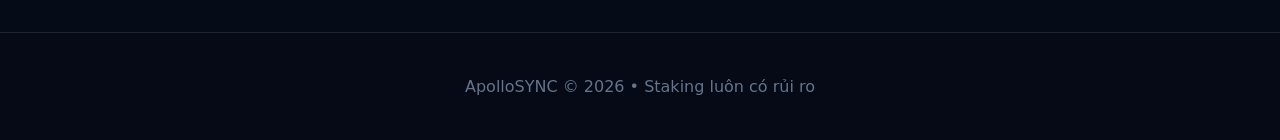
==== commit 80c22e6b: "Add files via upload" ====
--- a/index.html
+++ b/index.html
@@ -2,7 +2,7 @@
 <html lang="vi">
 <head>
 <meta charset="UTF-8">
-<meta name="viewport" content="width=device-width, initial-scale=1.0">
+<meta name="viewport" content="width=device-width, initial-scale=1.0, viewport-fit=cover">
 <title>ApolloSYNC - Professional Validator</title>
 <meta name="description" content="ApolloSYNC - Professional Blockchain Validator, Proof-of-Stake. Uptime cao, bảo mật tối đa.">
 <link rel="icon" href="assets/logo.jpg">
@@ -19,6 +19,13 @@
 <h1><em>secure</em> the<br>network,<br><em>sync</em> the future</h1>
 <p>Validator chuyên nghiệp Proof-of-Stake. Vận hành node 24/7 trên nhiều mạng blockchain, uptime cao, bảo mật tối đa.</p>
 <div><a class="btn" href="projects.html">Xem dự án</a><a class="btn ghost" href="#contact">Liên hệ</a></div>
+<div class="legend"><button class="mode on" data-m="1">Kiến trúc phân tầng</button><button class="mode" data-m="0">Khối cầu</button><span>Loại:</span>
+<button class="chip" data-tag="l1" style="--k:#22d3ee">Layer 1</button>
+<button class="chip" data-tag="l2" style="--k:#c084fc">Layer 2</button>
+<button class="chip" data-tag="cosmos" style="--k:#60a5fa">Cosmos</button>
+<button class="chip" data-tag="da" style="--k:#34d399">Modular / DA</button>
+<button class="chip" data-tag="zk" style="--k:#fb923c">ZK</button></div>
+<p id="note">Kéo để xoay • rê chuột vào logo để xem chi tiết • bấm loại để xem cách chúng kết nối.</p>
 <div class="ticker" id="ticker" title="Mô phỏng"></div>
 </section>
 
@@ -28,7 +35,7 @@
 <h2 class="reveal">con số <em>nổi bật</em></h2>
 <div class="stats reveal">
 <div class="stat"><b data-n="5">0</b><span>Mainnet đang vận hành</span></div>
-<div class="stat"><b data-n="14">0</b><span>Testnet tham gia</span></div>
+<div class="stat"><b data-n="12">0</b><span>Testnet tham gia</span></div>
 <div class="stat"><b data-n="24" data-s="/7">0</b><span>Giám sát liên tục</span></div>
 </div>
 </section>
--- a/css/style.css
+++ b/css/style.css
@@ -1,246 +1,117 @@
-* {
-    margin: 0;
-    padding: 0;
-    box-sizing: border-box;
-}
-
-:root {
-    --primary: #22d3ee;
-    --dark: #0f172a;
-    --card: rgba(30, 41, 59, 0.95);
-}
-
-/* ==================== BACKGROUND TOÀN BỘ WEBSITE ==================== */
-body {
-    font-family: 'Segoe UI', Tahoma, Geneva, Verdana, sans-serif;
-    color: #e2e8f0;
-    line-height: 1.7;
-    
-    /* Background ảnh */
-    background-image: url('../assets/images/background.jpg');
-    background-size: cover;
-    background-position: center;
-    background-repeat: no-repeat;
-    background-attachment: fixed;     /* ảnh không di chuyển khi cuộn */
-    
-    /* Overlay tối để chữ dễ đọc */
-    background-color: rgba(15, 23, 42, 0.85);   /* màu tối + độ trong suốt */
-    background-blend-mode: overlay;
-}
-
-/* Nếu muốn overlay mạnh hơn (chữ rõ hơn) */
-body::before {
-    content: "";
-    position: fixed;
-    top: 0;
-    left: 0;
-    width: 100%;
-    height: 100%;
-    background: rgba(15, 23, 42, 0.75);
-    z-index: -1;
-}
-
-header {
-    background: rgba(15, 23, 42, 0.98);
-    position: sticky;
-    top: 0;
-    z-index: 100;
-    border-bottom: 1px solid #334155;
-}
-
-nav {
-    max-width: 1200px;
-    margin: 0 auto;
-    padding: 1.2rem 20px;
-    display: flex;
-    justify-content: space-between;
-    align-items: center;
-}
-
-.logo {
-    font-size: 1.9rem;
-    font-weight: 700;
-    color: var(--primary);
-}
-
-.nav-links a {
-    color: #e2e8f0;
-    text-decoration: none;
-    margin-left: 32px;
-    font-weight: 500;
-}
-
-.nav-links a:hover {
-    color: var(--primary);
-}
-
-.container {
-    max-width: 1100px;
-    margin: 0 auto;
-    padding: 40px 20px;
-}
-
-/* ==================== TRANG CHỦ ==================== */
-.hero {
-    text-align: center;
-    padding: 80px 0 60px;
-}
-
-.hero h1 {
-    font-size: 3.2rem;
-    color: #67e8f9;
-    margin-bottom: 12px;
-}
-
-.card {
-    background: var(--card);
-    border: 1px solid #334155;
-    border-radius: 16px;
-    padding: 32px;
-    margin-bottom: 30px;
-}
-
-h2 {
-    color: var(--primary);
-    margin-bottom: 18px;
-}
-
-.spec-list li {
-    padding: 14px 0;
-    border-bottom: 1px solid #334155;
-}
-
-.spec-list li:last-child {
-    border-bottom: none;
-}
-
-/* ==================== PROJECTS PAGE ==================== */
-.section-title {
-    text-align: center;
-    margin: 50px 0 30px;
-    color: #67e8f9;
-    font-size: 2rem;
-}
-
-.project-grid {
-    display: grid;
-    grid-template-columns: repeat(auto-fit, minmax(320px, 1fr));
-    gap: 24px;
-    margin-bottom: 60px;
-}
-
-.project-card {
-    background: var(--card);
-    border: 1px solid #334155;
-    border-radius: 16px;
-    overflow: hidden;
-    transition: all 0.4s ease;
-    cursor: pointer;
-}
-
-.project-card:hover {
-    transform: translateY(-10px);
-    border-color: var(--primary);
-}
-
-.project-card.active {
-    border-color: #fde047;
-    box-shadow: 0 0 25px #fde047,
-                0 0 50px rgba(253, 224, 71, 0.6);
-    transform: scale(1.03);
-}
-
-.project-header {
-    height: 140px;
-    display: flex;
-    align-items: center;
-    justify-content: center;
-    font-size: 3rem;
-    position: relative;
-}
-
-.project-name {
-    text-align: center;
-    padding: 15px 0;
-    font-weight: 700;
-    font-size: 1.25rem;
-    color: white;
-}
-
-.project-actions {
-    padding: 15px;
-    display: flex;
-    gap: 10px;
-    flex-wrap: wrap;
-    justify-content: center;
-}
-
-.action-btn {
-    flex: 1;
-    min-width: 85px;
-    padding: 10px 14px;
-    text-align: center;
-    border-radius: 8px;
-    text-decoration: none;
-    font-weight: 600;
-    font-size: 0.95rem;
-}
-
-.btn-explorer { background: #334155; color: white; }
-.btn-stake    { background: #22d3ee; color: #0f172a; }
-.btn-twitter  { background: #1da1f2; color: white; }
-
-/* Footer */
-footer {
-    background: #0a101f;
-    padding: 50px 20px 30px;
-    text-align: center;
-    color: #64748b;
-    font-size: 0.95rem;
-}
-/* Tăng độ tương phản cho card khi có background ảnh */
-.card, .project-card {
-    background: rgba(30, 41, 59, 0.92) !important;
-    backdrop-filter: blur(8px);   /* hiệu ứng kính mờ hiện đại */
-}
-
-header {
-    background: rgba(15, 23, 42, 0.95) !important;
-    backdrop-filter: blur(10px);
-}
-
-/* ==================== CONTACT SECTION ==================== */
-.contact-section {
-    text-align: center;
-    margin: 60px 0 40px;
-    padding: 40px 20px;
-    background: rgba(255, 255, 255, 0.03);
-    border-radius: 16px;
-    border: 1px solid rgba(255, 255, 255, 0.08);
-}
-
-.contact-desc {
-    color: #aaaaaa;
-    margin-bottom: 30px;
-    font-size: 1.05rem;
-}
-
-.contact-icons {
-    display: flex;
-    justify-content: center;
-    align-items: center;
-    gap: 28px;
-    flex-wrap: wrap;
-}
-
-.contact-icon {
-    width: 52px;
-    height: 52px;
-    transition: all 0.3s ease;
-    border-radius: 12px;
-}
-
-.contact-icon:hover {
-    transform: scale(1.18) translateY(-6px);
-    box-shadow: 0 12px 25px rgba(0, 0, 0, 0.4);
-}+*{margin:0;padding:0;box-sizing:border-box}
+:root{--c:#22d3ee;--g:#fde047;--bg:#050b17;--card:rgba(15,23,42,.72);--line:rgba(148,163,184,.18)}
+html{scroll-behavior:smooth}
+body{touch-action:pan-y;font-family:'Segoe UI',system-ui,sans-serif;color:#e2e8f0;line-height:1.7;background:var(--bg);overflow-x:hidden}
+#net{position:fixed;inset:0;width:100%;height:100%;z-index:-1}
+body::after{content:"";position:fixed;inset:0;z-index:-1;pointer-events:none;background:radial-gradient(ellipse at 50% 30%,transparent 30%,var(--bg) 100%)}
+header{position:fixed;top:0;left:0;right:0;z-index:100;backdrop-filter:blur(12px);background:rgba(5,11,23,.55);border-bottom:1px solid var(--line)}
+nav{max-width:1200px;margin:auto;padding:1rem 20px;display:flex;justify-content:space-between;align-items:center}
+.logo{font-size:1.5rem;font-weight:800;color:var(--c);letter-spacing:.5px;text-decoration:none;display:flex;align-items:center;gap:10px}
+.logo img{width:34px;height:34px;border-radius:8px;border:2px solid var(--g)}
+.nav-links a{color:#e2e8f0;text-decoration:none;margin-left:28px;font-weight:500;position:relative}
+.nav-links a::after{content:"";position:absolute;left:0;bottom:-4px;height:2px;width:0;background:var(--c);transition:.3s}
+.nav-links a:hover::after,.nav-links a.on::after{width:100%}
+.container{max-width:1100px;margin:auto;padding:110px 20px 40px}
+em{font-style:italic;color:var(--c);font-family:Georgia,serif;font-weight:400}
+.hero{pointer-events:none;min-height:92vh;display:flex;flex-direction:column;justify-content:center;max-width:1100px;margin:auto;padding:120px 20px 40px}
+.hero h1{font-size:clamp(2.6rem,7vw,5.6rem);line-height:1;font-weight:800;text-transform:lowercase;letter-spacing:-2px}
+.hero p{font-size:1.25rem;max-width:620px;margin:28px 0;color:#94a3b8}
+.hero .btn,.hero a{pointer-events:auto}
+.btn{display:inline-block;padding:14px 30px;border-radius:50px;font-weight:700;text-decoration:none;background:var(--c);color:#06202a;transition:.3s;margin-right:12px}
+.btn:hover{transform:translateY(-3px);box-shadow:0 10px 30px rgba(34,211,238,.45)}
+.btn.ghost{background:transparent;color:#e2e8f0;border:1px solid var(--line)}
+.ticker{display:flex;gap:10px;margin-top:50px;flex-wrap:wrap;font:.8rem ui-monospace,monospace;color:#64748b}
+.blk{padding:6px 12px;border:1px solid var(--line);border-radius:6px;background:var(--card);animation:pop .5s}
+.blk b{color:var(--g)}
+@keyframes pop{from{opacity:0;transform:translateY(10px) scale(.9)}}
+.sec{max-width:1100px;margin:auto;padding:90px 20px}
+.sec>h2,.section-title{font-size:clamp(2rem,5vw,3.6rem);font-weight:800;text-transform:lowercase;color:#fff;margin-bottom:30px;letter-spacing:-1px;text-align:left}
+.stats{display:grid;grid-template-columns:repeat(auto-fit,minmax(200px,1fr));gap:20px}
+.stat{padding:30px;border:1px solid var(--line);border-radius:18px;background:var(--card);backdrop-filter:blur(8px)}
+.stat b{display:block;font-size:3.4rem;color:var(--g);line-height:1}
+.stat span{color:#94a3b8}
+.marquee{overflow:hidden;border-block:1px solid var(--line);padding:26px 0;mask-image:linear-gradient(90deg,transparent,#000 10%,#000 90%,transparent)}
+.track{display:flex;gap:60px;width:max-content;animation:scroll 40s linear infinite}
+.marquee:hover .track{animation-play-state:paused}
+.track img{height:52px;width:auto;filter:grayscale(1) brightness(1.4);opacity:.7;transition:.3s}
+.track img:hover{filter:none;opacity:1}
+@keyframes scroll{to{transform:translateX(-50%)}}
+.flow{display:grid;grid-template-columns:repeat(auto-fit,minmax(220px,1fr));gap:20px;position:relative}
+.step{padding:28px;border:1px solid var(--line);border-radius:18px;background:var(--card);backdrop-filter:blur(8px);transition:.4s;position:relative;overflow:hidden}
+.step:hover{border-color:var(--c);transform:translateY(-8px)}
+.step i{font-style:normal;font-size:2.4rem}
+.step h3{color:var(--c);margin:8px 0}
+.step::after{content:"";position:absolute;top:0;left:-100%;width:60%;height:2px;background:linear-gradient(90deg,transparent,var(--c),transparent);animation:sweep 3s infinite}
+@keyframes sweep{to{left:140%}}
+.card{border:1px solid var(--line);border-radius:18px;padding:32px;background:var(--card);backdrop-filter:blur(8px)}
+.spec-list{list-style:none}
+.spec-list li{padding:14px 0;border-bottom:1px solid var(--line);display:flex;gap:16px}
+.spec-list li:last-child{border:0}
+.spec-list strong{min-width:130px;color:var(--c)}
+.contact-section{text-align:center;padding:110px 20px}
+.contact-section h2{font-size:clamp(2.4rem,7vw,5.5rem);font-weight:800;text-transform:lowercase;line-height:1.05}
+.contact-desc{color:#94a3b8;margin:20px 0 34px}
+.contact-icons{display:flex;justify-content:center;gap:26px;flex-wrap:wrap}
+.contact-icon{width:56px;height:56px;border-radius:14px;transition:.3s}
+.contact-icon:hover{transform:scale(1.18) translateY(-6px);box-shadow:0 0 28px var(--c)}
+.reveal{opacity:0;transform:translateY(40px);transition:1s cubic-bezier(.2,.8,.2,1)}
+.reveal.in{opacity:1;transform:none}
+footer{padding:40px 20px;text-align:center;color:#64748b;border-top:1px solid var(--line);background:rgba(5,11,23,.8)}
+/* projects */
+.page-title{font-size:clamp(2.4rem,7vw,5rem);font-weight:800;text-transform:lowercase;letter-spacing:-2px;line-height:1.05}
+.project-grid{display:grid;grid-template-columns:repeat(auto-fill,minmax(300px,1fr));gap:22px;margin-bottom:50px}
+.project-card{background:var(--card);border:1px solid var(--line);border-radius:18px;overflow:hidden;transition:.4s;cursor:pointer;backdrop-filter:blur(8px);position:relative}
+.project-card:hover{transform:translateY(-10px);border-color:var(--c);box-shadow:0 0 30px rgba(34,211,238,.25)}
+.project-card.active{border-color:var(--g);box-shadow:0 0 25px var(--g),0 0 50px rgba(253,224,71,.5);transform:scale(1.03)}
+.project-header{height:150px;display:flex;align-items:center;justify-content:center;background:radial-gradient(circle,rgba(34,211,238,.12),transparent 70%);padding:15px}
+.project-header img{max-height:120px;max-width:100%;object-fit:contain;transition:.3s}
+.project-card:hover .project-header img{transform:scale(1.1)}
+.project-name{text-align:center;padding:12px 0;font-weight:700;font-size:1.2rem;color:#fff}
+.project-actions{padding:14px;display:flex;gap:10px;flex-wrap:wrap}
+.action-btn{flex:1;min-width:80px;padding:9px 12px;text-align:center;border-radius:8px;text-decoration:none;font-weight:600;font-size:.92rem}
+.btn-explorer{background:#334155;color:#fff}.btn-stake{background:var(--c);color:#06202a}.btn-twitter{background:#1da1f2;color:#fff}
+.live{display:inline-block;width:8px;height:8px;border-radius:50%;background:#4ade80;box-shadow:0 0 10px #4ade80;margin-right:8px;animation:pulse 1.6s infinite}
+@keyframes pulse{50%{opacity:.3}}
+@media(max-width:640px){.nav-links a{margin-left:16px}.spec-list li{flex-direction:column;gap:2px}}
+@media(prefers-reduced-motion:reduce){*{animation:none!important;transition:none!important}}
+
+.legend{display:flex;flex-wrap:wrap;gap:10px;align-items:center;margin-top:36px;font-size:.85rem;color:#94a3b8;pointer-events:auto}
+.chip{font:inherit;font-weight:600;color:#e2e8f0;background:rgba(5,11,23,.6);border:1px solid var(--k);border-radius:50px;padding:6px 16px;cursor:pointer;transition:.25s;pointer-events:auto}
+.chip:hover,.chip.on{background:var(--k);color:#06202a;box-shadow:0 0 18px var(--k)}
+
+.mode{font:inherit;font-weight:700;color:#e2e8f0;background:transparent;border:1px solid var(--line);border-radius:8px;padding:6px 14px;cursor:pointer;pointer-events:auto;transition:.25s}
+.mode.on,.mode:hover{background:#e2e8f0;color:#06202a}
+#note{max-width:520px;margin-top:14px;font-size:.9rem;color:#94a3b8;min-height:3em}
+
+/* ===== MOBILE ===== */
+@media(max-width:900px){
+ nav{padding:.7rem 16px}.logo{font-size:1.2rem}.logo img{width:28px;height:28px}
+ .nav-links a{margin-left:18px;font-size:.95rem}
+ .hero{min-height:auto;justify-content:flex-start;padding:max(58vh,400px) 18px 30px}
+ .hero h1{font-size:clamp(2.1rem,10.5vw,3.4rem);letter-spacing:-1px}
+ .hero p{font-size:1rem;margin:16px 0}
+ .hero .btn{display:block;text-align:center;margin:0 0 10px}
+ .legend{flex-wrap:nowrap;overflow-x:auto;margin:26px -18px 0;padding:4px 18px 8px;scrollbar-width:none;scroll-snap-type:x proximity}
+ .legend::-webkit-scrollbar{display:none}
+ .legend>*{flex:0 0 auto;scroll-snap-align:start;white-space:nowrap}
+ .legend>span{display:none}
+ .mode,.chip{padding:8px 14px;font-size:.85rem}
+ #note{font-size:.85rem;min-height:4.5em}
+ .ticker{display:none}
+ .sec{padding:56px 18px}
+ .sec>h2,.section-title{margin-bottom:20px}
+ .stats{grid-template-columns:repeat(3,1fr);gap:10px}
+ .stat{padding:16px 12px;border-radius:14px}.stat b{font-size:2rem}.stat span{font-size:.78rem;display:block;line-height:1.3;margin-top:6px}
+ .flow{grid-template-columns:1fr 1fr;gap:12px}.step{padding:18px}.step p{font-size:.88rem}
+ .card{padding:20px}
+ .track img{height:36px}.track{gap:36px}
+ .contact-section{padding:70px 18px}.contact-icons{gap:16px}.contact-icon{width:48px;height:48px}
+ .container{padding:84px 16px 30px}
+ .project-grid{grid-template-columns:repeat(2,1fr);gap:12px}
+ .project-header{height:96px;padding:10px}.project-header img{max-height:72px}
+ .project-name{font-size:1rem;padding:8px 4px}
+ .project-actions{padding:10px;gap:8px}
+ .action-btn{min-width:0;padding:8px 6px;font-size:.8rem}.btn-explorer{flex:1 0 100%}
+ .project-card:hover{transform:none}
+}
+@media(max-width:380px){.flow{grid-template-columns:1fr}.stat b{font-size:1.6rem}}
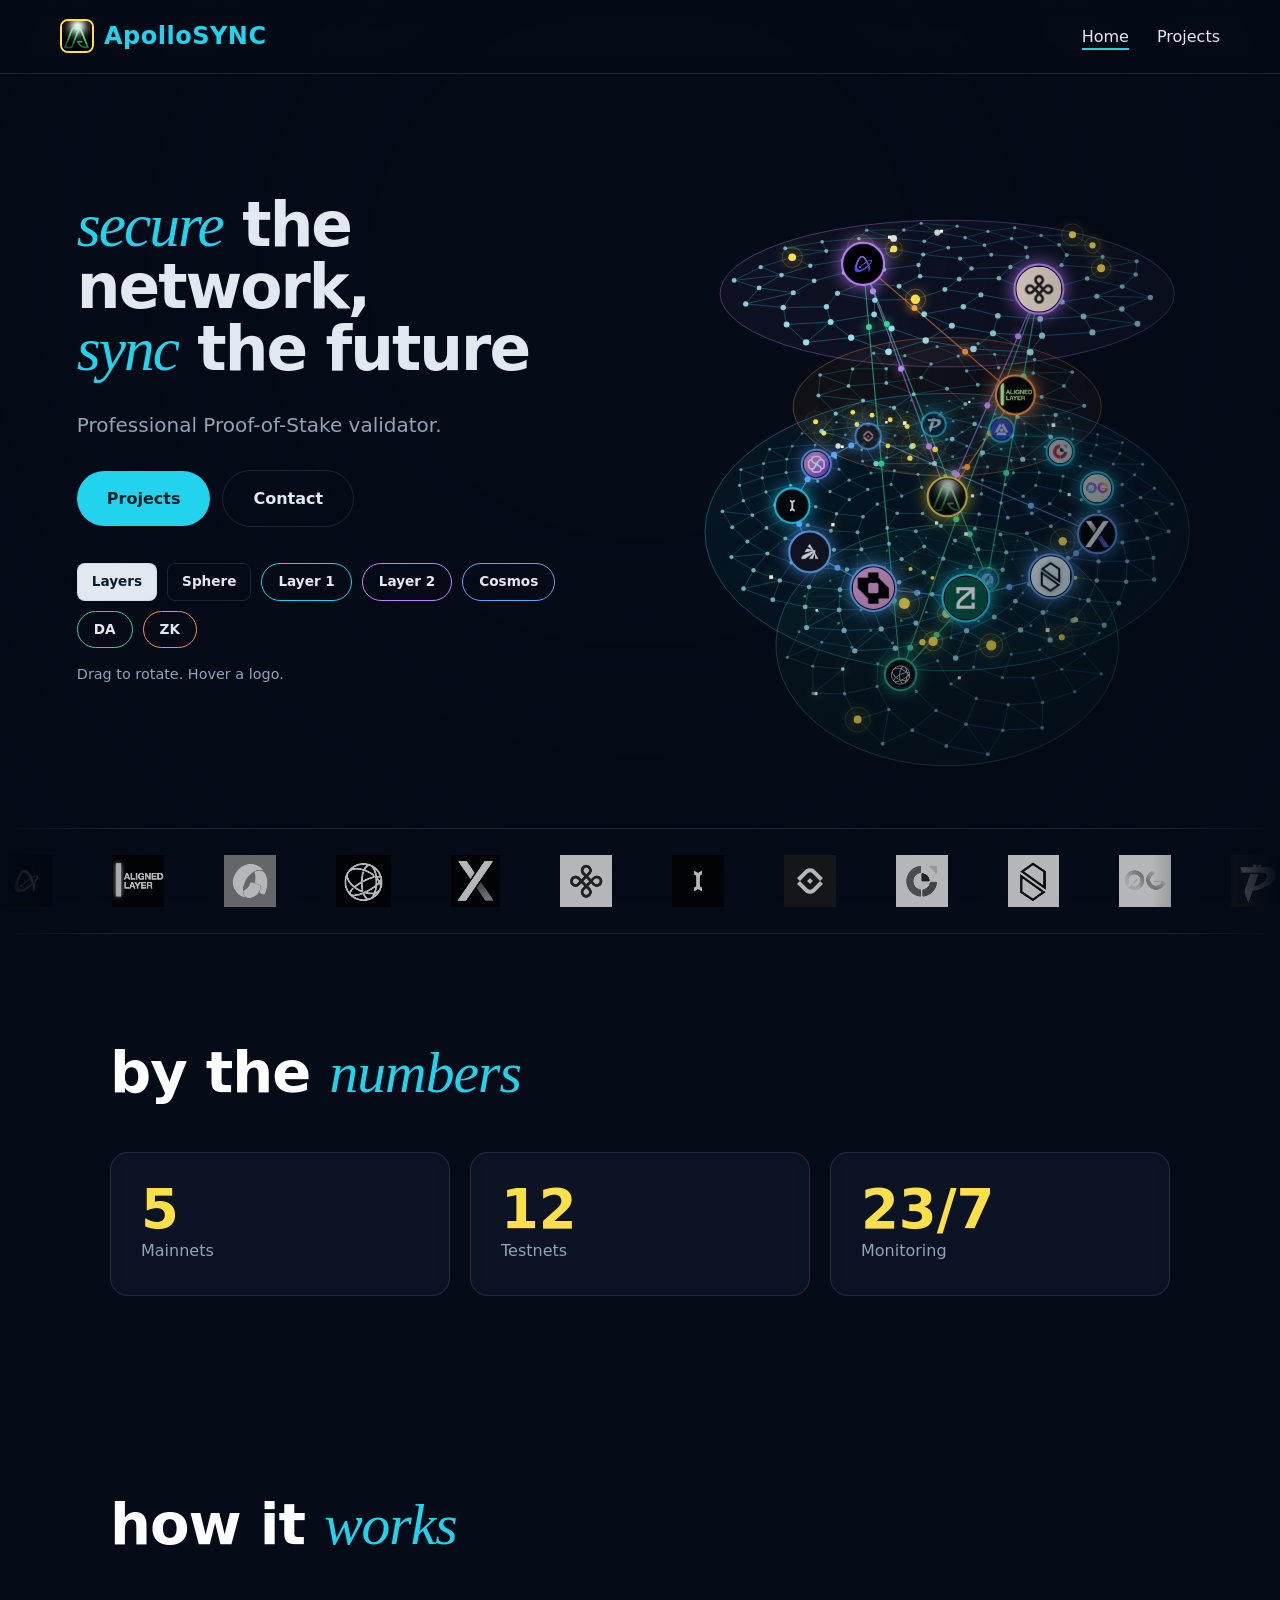
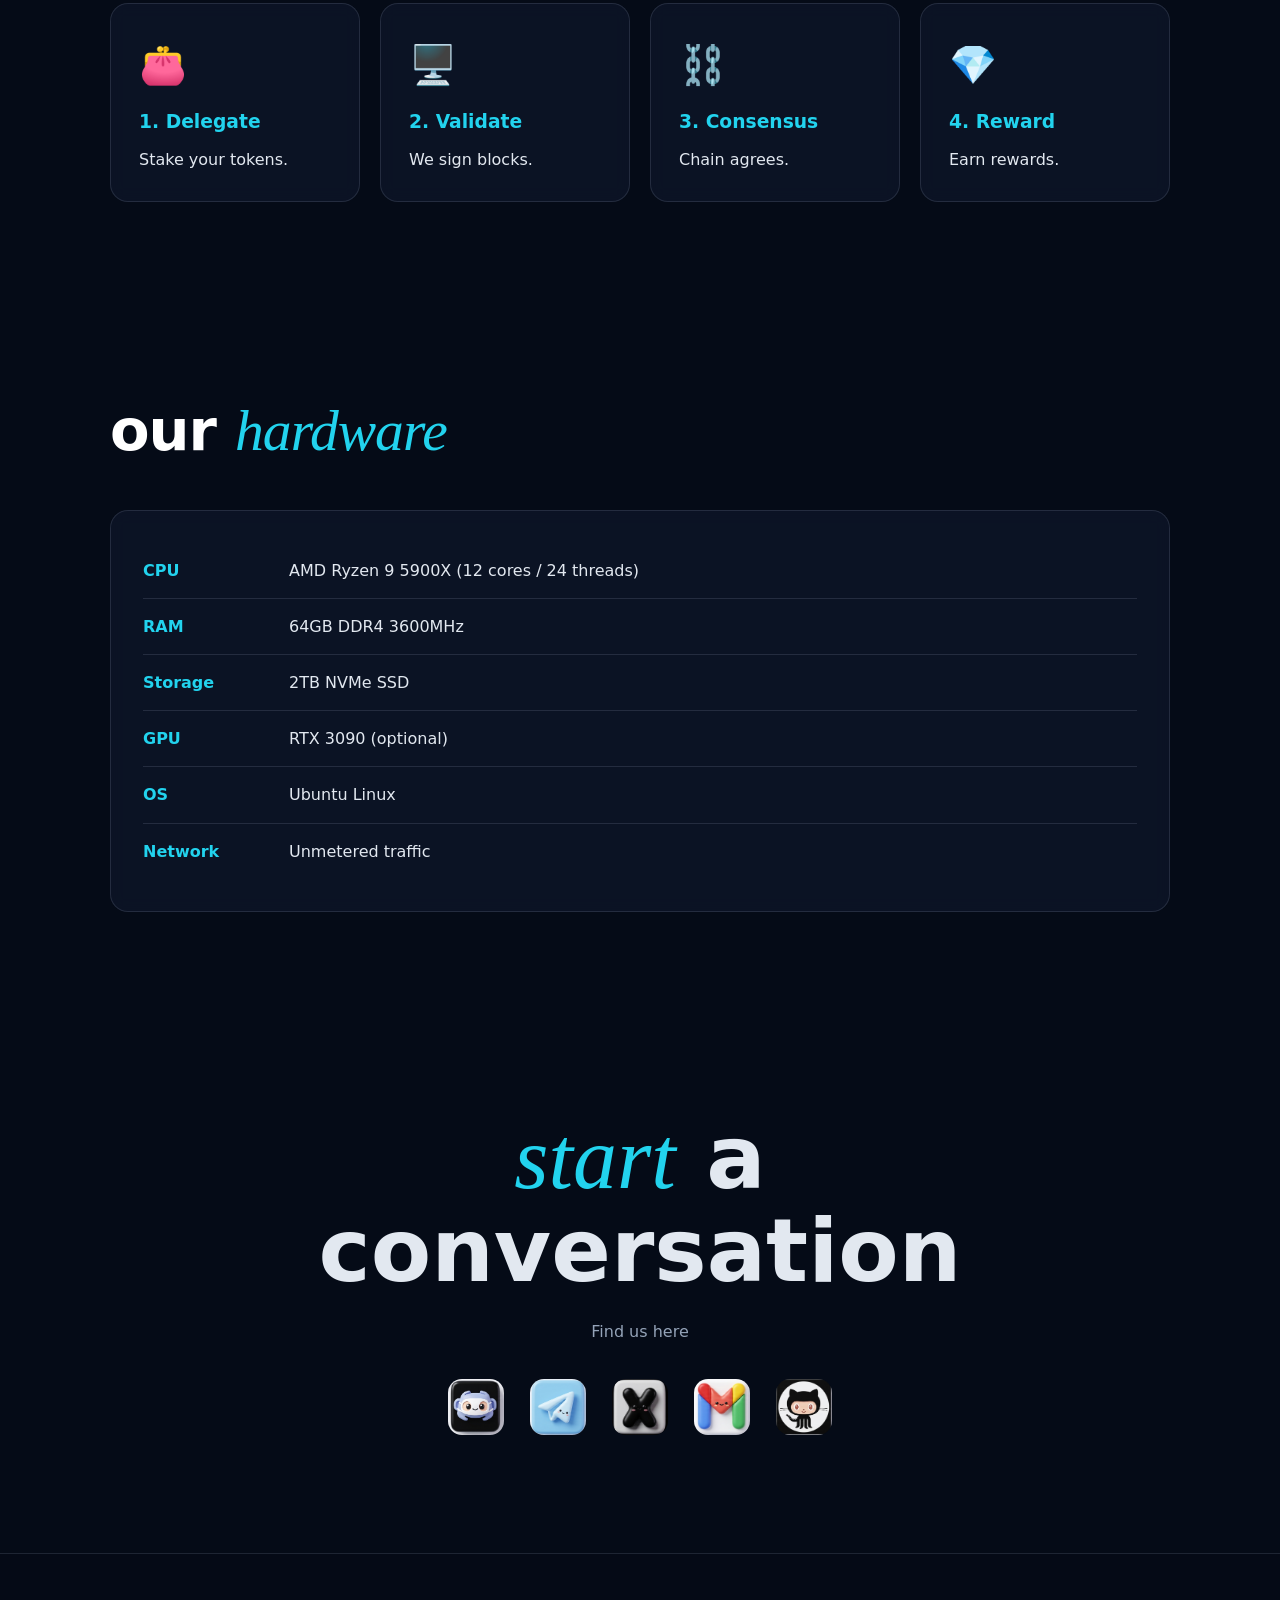
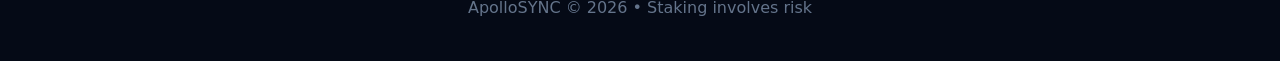
==== commit 55607f23: "Add files via upload" ====
--- a/index.html
+++ b/index.html
@@ -1,10 +1,10 @@
 <!DOCTYPE html>
-<html lang="vi">
+<html lang="en">
 <head>
 <meta charset="UTF-8">
 <meta name="viewport" content="width=device-width, initial-scale=1.0, viewport-fit=cover">
 <title>ApolloSYNC - Professional Validator</title>
-<meta name="description" content="ApolloSYNC - Professional Blockchain Validator, Proof-of-Stake. Uptime cao, bảo mật tối đa.">
+<meta name="description" content="ApolloSYNC - Professional blockchain validator for Proof-of-Stake networks.">
 <link rel="icon" href="assets/logo.jpg">
 <link rel="stylesheet" href="css/style.css">
 </head>
@@ -12,59 +12,58 @@
 <canvas id="net"></canvas>
 <header><nav>
 <a class="logo" href="index.html"><img src="assets/logo.jpg" alt="">ApolloSYNC</a>
-<div class="nav-links"><a href="index.html" class="on">Trang chủ</a><a href="projects.html">Dự án</a></div>
+<div class="nav-links"><a href="index.html" class="on">Home</a><a href="projects.html">Projects</a></div>
 </nav></header>
 
 <section class="hero">
 <h1><em>secure</em> the<br>network,<br><em>sync</em> the future</h1>
-<p>Validator chuyên nghiệp Proof-of-Stake. Vận hành node 24/7 trên nhiều mạng blockchain, uptime cao, bảo mật tối đa.</p>
-<div><a class="btn" href="projects.html">Xem dự án</a><a class="btn ghost" href="#contact">Liên hệ</a></div>
-<div class="legend"><button class="mode on" data-m="1">Kiến trúc phân tầng</button><button class="mode" data-m="0">Khối cầu</button><span>Loại:</span>
+<p>Professional Proof-of-Stake validator.</p>
+<div><a class="btn" href="projects.html">Projects</a><a class="btn ghost" href="#contact">Contact</a></div>
+<div class="legend"><button class="mode on" data-m="1">Layers</button><button class="mode" data-m="0">Sphere</button>
 <button class="chip" data-tag="l1" style="--k:#22d3ee">Layer 1</button>
 <button class="chip" data-tag="l2" style="--k:#c084fc">Layer 2</button>
 <button class="chip" data-tag="cosmos" style="--k:#60a5fa">Cosmos</button>
-<button class="chip" data-tag="da" style="--k:#34d399">Modular / DA</button>
+<button class="chip" data-tag="da" style="--k:#34d399">DA</button>
 <button class="chip" data-tag="zk" style="--k:#fb923c">ZK</button></div>
-<p id="note">Kéo để xoay • rê chuột vào logo để xem chi tiết • bấm loại để xem cách chúng kết nối.</p>
-<div class="ticker" id="ticker" title="Mô phỏng"></div>
+<p id="note">Drag to rotate. Hover a logo.</p>
 </section>
 
 <div class="marquee reveal"><div class="track"><img src="assets/Projectlogos/AIRCHAINS.png" alt="AIRCHAINS"><img src="assets/Projectlogos/ALIGNED-LAYER.png" alt="ALIGNED-LAYER"><img src="assets/Projectlogos/AVAIL.png" alt="AVAIL"><img src="assets/Projectlogos/CELESTIA.png" alt="CELESTIA"><img src="assets/Projectlogos/DYDX.png" alt="DYDX"><img src="assets/Projectlogos/DYMENSION.png" alt="DYMENSION"><img src="assets/Projectlogos/INITIA.png" alt="INITIA"><img src="assets/Projectlogos/MANTRA.png" alt="MANTRA"><img src="assets/Projectlogos/NAMADA.png" alt="NAMADA"><img src="assets/Projectlogos/NIBIRU.png" alt="NIBIRU"><img src="assets/Projectlogos/OG-LAB.png" alt="OG-LAB"><img src="assets/Projectlogos/PACTUS.png" alt="PACTUS"><img src="assets/Projectlogos/PRYZM.png" alt="PRYZM"><img src="assets/Projectlogos/SELF-CHAIN.png" alt="SELF-CHAIN"><img src="assets/Projectlogos/SHARDEUM.png" alt="SHARDEUM"><img src="assets/Projectlogos/WARDEN.png" alt="WARDEN"><img src="assets/Projectlogos/ZETACHAIN.png" alt="ZETACHAIN"><img src="assets/Projectlogos/AIRCHAINS.png" alt="AIRCHAINS"><img src="assets/Projectlogos/ALIGNED-LAYER.png" alt="ALIGNED-LAYER"><img src="assets/Projectlogos/AVAIL.png" alt="AVAIL"><img src="assets/Projectlogos/CELESTIA.png" alt="CELESTIA"><img src="assets/Projectlogos/DYDX.png" alt="DYDX"><img src="assets/Projectlogos/DYMENSION.png" alt="DYMENSION"><img src="assets/Projectlogos/INITIA.png" alt="INITIA"><img src="assets/Projectlogos/MANTRA.png" alt="MANTRA"><img src="assets/Projectlogos/NAMADA.png" alt="NAMADA"><img src="assets/Projectlogos/NIBIRU.png" alt="NIBIRU"><img src="assets/Projectlogos/OG-LAB.png" alt="OG-LAB"><img src="assets/Projectlogos/PACTUS.png" alt="PACTUS"><img src="assets/Projectlogos/PRYZM.png" alt="PRYZM"><img src="assets/Projectlogos/SELF-CHAIN.png" alt="SELF-CHAIN"><img src="assets/Projectlogos/SHARDEUM.png" alt="SHARDEUM"><img src="assets/Projectlogos/WARDEN.png" alt="WARDEN"><img src="assets/Projectlogos/ZETACHAIN.png" alt="ZETACHAIN"></div></div>
 
 <section class="sec">
-<h2 class="reveal">con số <em>nổi bật</em></h2>
+<h2 class="reveal">by the <em>numbers</em></h2>
 <div class="stats reveal">
-<div class="stat"><b data-n="5">0</b><span>Mainnet đang vận hành</span></div>
-<div class="stat"><b data-n="12">0</b><span>Testnet tham gia</span></div>
-<div class="stat"><b data-n="24" data-s="/7">0</b><span>Giám sát liên tục</span></div>
+<div class="stat"><b data-n="5">0</b><span>Mainnets</span></div>
+<div class="stat"><b data-n="12">0</b><span>Testnets</span></div>
+<div class="stat"><b data-n="24" data-s="/7">0</b><span>Monitoring</span></div>
 </div>
 </section>
 
 <section class="sec">
-<h2 class="reveal">validator <em>hoạt động</em> thế nào</h2>
+<h2 class="reveal">how it <em>works</em></h2>
 <div class="flow">
-<div class="step reveal"><i>👛</i><h3>1. Delegate</h3><p>Bạn ủy quyền token cho validator, vẫn giữ quyền sở hữu.</p></div>
-<div class="step reveal"><i>🖥️</i><h3>2. Validate</h3><p>Node của ApolloSYNC xác thực giao dịch và ký block.</p></div>
-<div class="step reveal"><i>⛓️</i><h3>3. Consensus</h3><p>Các validator đồng thuận, block mới được thêm vào chuỗi.</p></div>
-<div class="step reveal"><i>💎</i><h3>4. Reward</h3><p>Phần thưởng staking được phân phối theo tỉ lệ ủy quyền.</p></div>
+<div class="step reveal"><i>👛</i><h3>1. Delegate</h3><p>Stake your tokens.</p></div>
+<div class="step reveal"><i>🖥️</i><h3>2. Validate</h3><p>We sign blocks.</p></div>
+<div class="step reveal"><i>⛓️</i><h3>3. Consensus</h3><p>Chain agrees.</p></div>
+<div class="step reveal"><i>💎</i><h3>4. Reward</h3><p>Earn rewards.</p></div>
 </div>
 </section>
 
 <section class="sec">
-<h2 class="reveal">hạ tầng <em>server</em></h2>
+<h2 class="reveal">our <em>hardware</em></h2>
 <div class="card reveal"><ul class="spec-list">
 <li><strong>CPU</strong>AMD Ryzen 9 5900X (12 cores / 24 threads)</li>
 <li><strong>RAM</strong>64GB DDR4 3600MHz</li>
 <li><strong>Storage</strong>2TB NVMe SSD</li>
-<li><strong>GPU</strong>RTX 3090 (tùy chọn cho một số nhiệm vụ)</li>
-<li><strong>Hệ điều hành</strong>Ubuntu Linux</li>
-<li><strong>Kết nối</strong>Traffic không giới hạn</li>
+<li><strong>GPU</strong>RTX 3090 (optional)</li>
+<li><strong>OS</strong>Ubuntu Linux</li>
+<li><strong>Network</strong>Unmetered traffic</li>
 </ul></div>
 </section>
 
 <section class="contact-section reveal" id="contact">
 <h2><em>start</em> a<br>conversation</h2>
-<p class="contact-desc">Kết nối với ApolloSYNC qua các nền tảng sau</p>
+<p class="contact-desc">Find us here</p>
 <div class="contact-icons">
 <a href="https://discord.gg/YOUR_LINK" target="_blank" title="Discord"><img src="assets/icons/discord.png" alt="Discord" class="contact-icon"></a>
 <a href="https://t.me/Apollosync" target="_blank" title="Telegram"><img src="assets/icons/telegram.png" alt="Telegram" class="contact-icon"></a>
@@ -74,7 +73,7 @@
 </div>
 </section>
 
-<footer>ApolloSYNC © 2026 • Staking luôn có rủi ro</footer>
+<footer>ApolloSYNC © 2026 • Staking involves risk</footer>
 <script src="js/network.js"></script>
 <script src="js/main.js"></script>
 </body>
--- a/css/style.css
+++ b/css/style.css
@@ -87,7 +87,7 @@
 @media(max-width:900px){
  nav{padding:.7rem 16px}.logo{font-size:1.2rem}.logo img{width:28px;height:28px}
  .nav-links a{margin-left:18px;font-size:.95rem}
- .hero{min-height:auto;justify-content:flex-start;padding:max(58vh,400px) 18px 30px}
+ .hero{min-height:auto;justify-content:flex-start;padding:max(62vh,450px) 18px 30px}
  .hero h1{font-size:clamp(2.1rem,10.5vw,3.4rem);letter-spacing:-1px}
  .hero p{font-size:1rem;margin:16px 0}
  .hero .btn{display:block;text-align:center;margin:0 0 10px}
@@ -115,3 +115,8 @@
  .project-card:hover{transform:none}
 }
 @media(max-width:380px){.flow{grid-template-columns:1fr}.stat b{font-size:1.6rem}}
+
+/* desktop: chữ nằm cột trái, mô hình 3D nằm cột phải, không chồng nhau */
+@media(min-width:901px){.hero{max-width:none;margin:0;padding-left:max(24px,6vw);padding-right:0}
+.hero>*{max-width:min(42vw,580px)}.hero h1{font-size:clamp(2.4rem,4.8vw,4.8rem)}}
+#note{min-height:0}
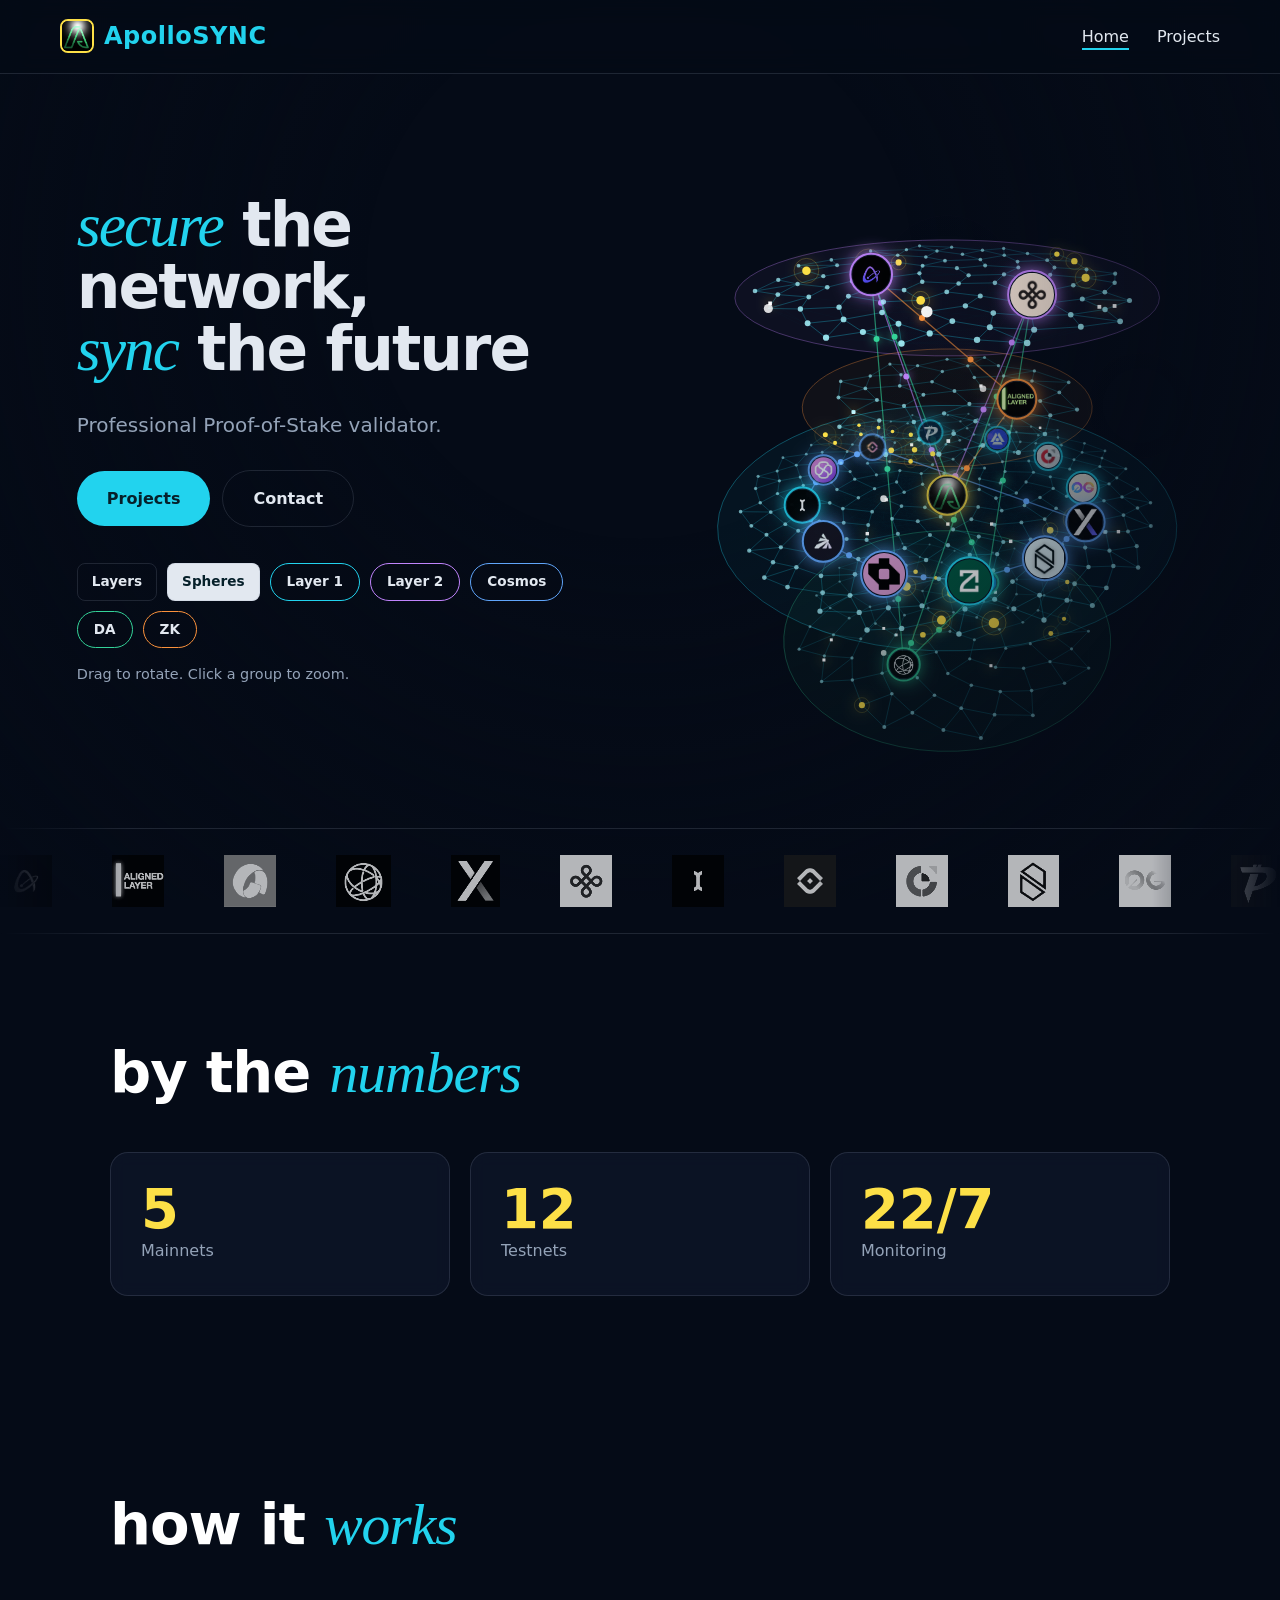
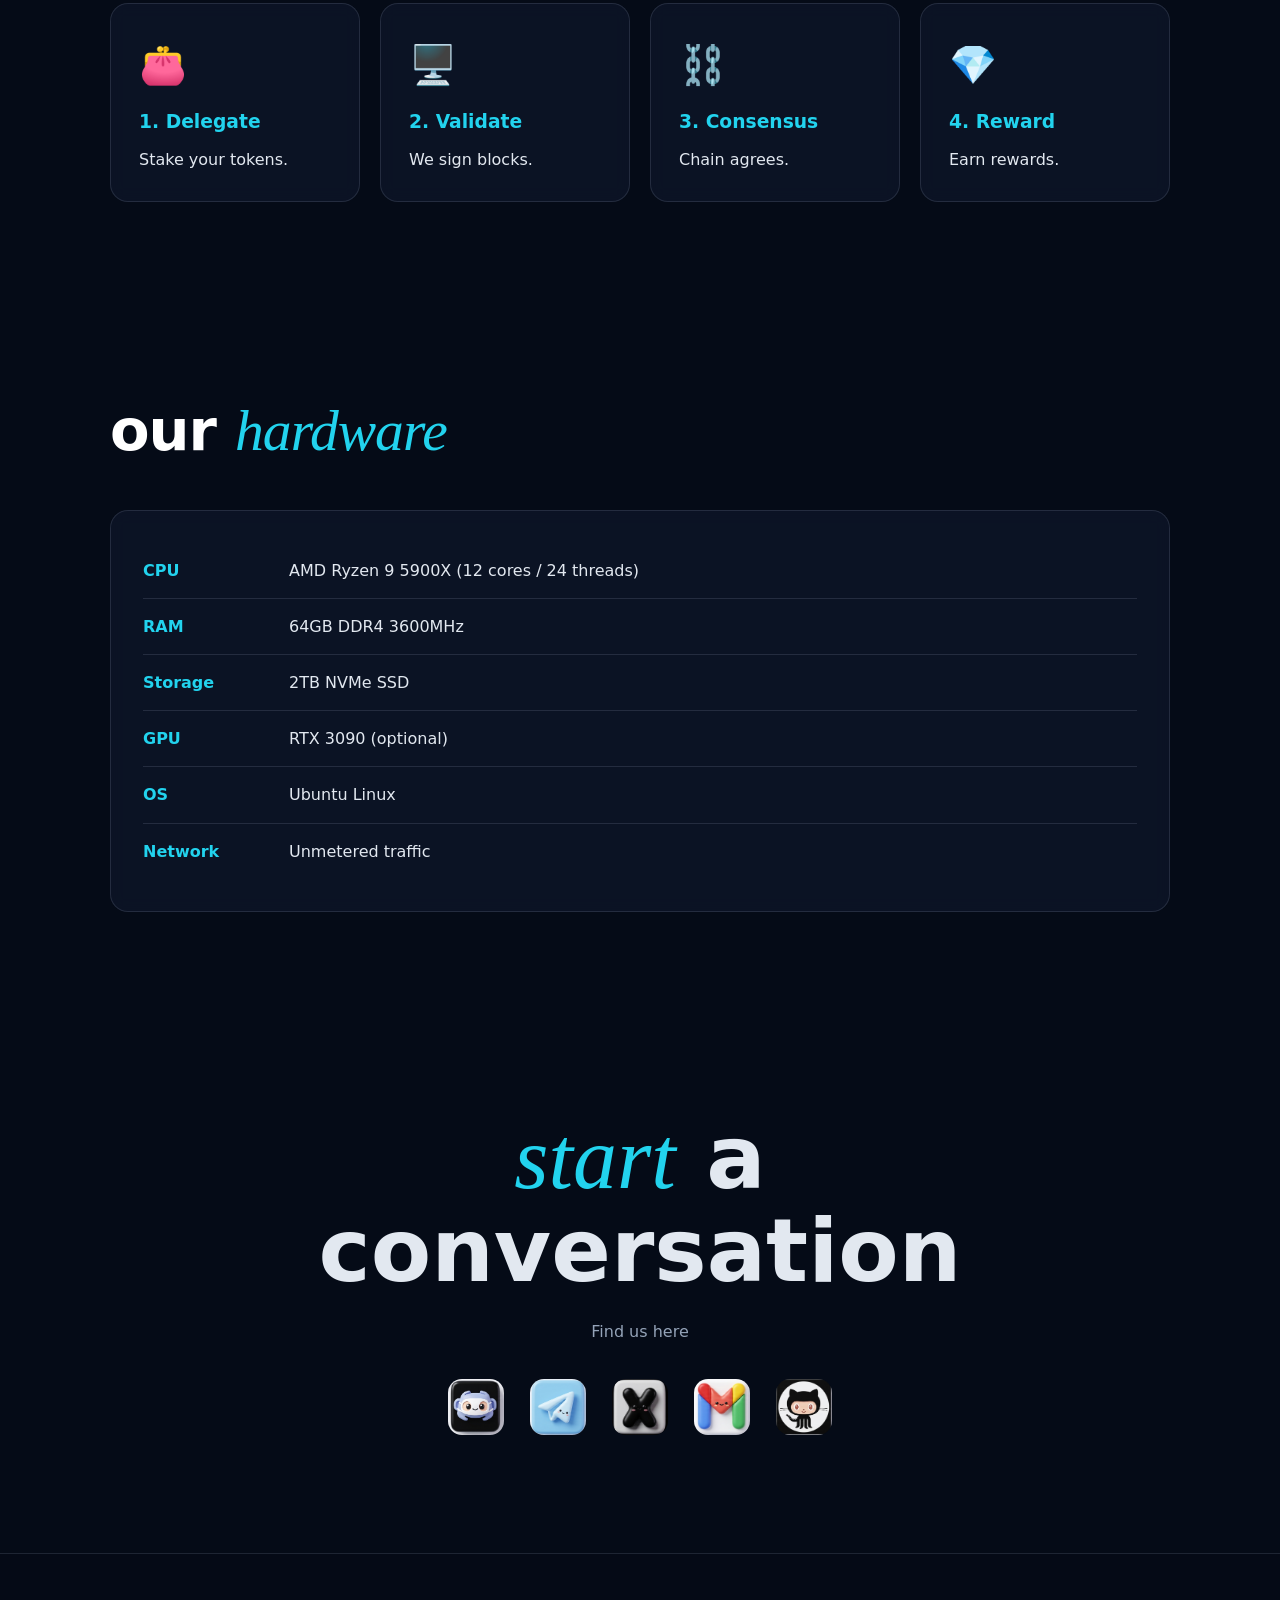
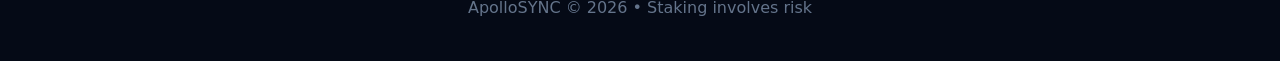
==== commit 1798bb52: "Add files via upload" ====
--- a/index.html
+++ b/index.html
@@ -19,13 +19,13 @@
 <h1><em>secure</em> the<br>network,<br><em>sync</em> the future</h1>
 <p>Professional Proof-of-Stake validator.</p>
 <div><a class="btn" href="projects.html">Projects</a><a class="btn ghost" href="#contact">Contact</a></div>
-<div class="legend"><button class="mode on" data-m="1">Layers</button><button class="mode" data-m="0">Sphere</button>
+<div class="legend"><button class="mode" data-m="1">Layers</button><button class="mode on" data-m="0">Spheres</button>
 <button class="chip" data-tag="l1" style="--k:#22d3ee">Layer 1</button>
 <button class="chip" data-tag="l2" style="--k:#c084fc">Layer 2</button>
 <button class="chip" data-tag="cosmos" style="--k:#60a5fa">Cosmos</button>
 <button class="chip" data-tag="da" style="--k:#34d399">DA</button>
 <button class="chip" data-tag="zk" style="--k:#fb923c">ZK</button></div>
-<p id="note">Drag to rotate. Hover a logo.</p>
+<p id="note">Drag to rotate. Click a group to zoom.</p>
 </section>
 
 <div class="marquee reveal"><div class="track"><img src="assets/Projectlogos/AIRCHAINS.png" alt="AIRCHAINS"><img src="assets/Projectlogos/ALIGNED-LAYER.png" alt="ALIGNED-LAYER"><img src="assets/Projectlogos/AVAIL.png" alt="AVAIL"><img src="assets/Projectlogos/CELESTIA.png" alt="CELESTIA"><img src="assets/Projectlogos/DYDX.png" alt="DYDX"><img src="assets/Projectlogos/DYMENSION.png" alt="DYMENSION"><img src="assets/Projectlogos/INITIA.png" alt="INITIA"><img src="assets/Projectlogos/MANTRA.png" alt="MANTRA"><img src="assets/Projectlogos/NAMADA.png" alt="NAMADA"><img src="assets/Projectlogos/NIBIRU.png" alt="NIBIRU"><img src="assets/Projectlogos/OG-LAB.png" alt="OG-LAB"><img src="assets/Projectlogos/PACTUS.png" alt="PACTUS"><img src="assets/Projectlogos/PRYZM.png" alt="PRYZM"><img src="assets/Projectlogos/SELF-CHAIN.png" alt="SELF-CHAIN"><img src="assets/Projectlogos/SHARDEUM.png" alt="SHARDEUM"><img src="assets/Projectlogos/WARDEN.png" alt="WARDEN"><img src="assets/Projectlogos/ZETACHAIN.png" alt="ZETACHAIN"><img src="assets/Projectlogos/AIRCHAINS.png" alt="AIRCHAINS"><img src="assets/Projectlogos/ALIGNED-LAYER.png" alt="ALIGNED-LAYER"><img src="assets/Projectlogos/AVAIL.png" alt="AVAIL"><img src="assets/Projectlogos/CELESTIA.png" alt="CELESTIA"><img src="assets/Projectlogos/DYDX.png" alt="DYDX"><img src="assets/Projectlogos/DYMENSION.png" alt="DYMENSION"><img src="assets/Projectlogos/INITIA.png" alt="INITIA"><img src="assets/Projectlogos/MANTRA.png" alt="MANTRA"><img src="assets/Projectlogos/NAMADA.png" alt="NAMADA"><img src="assets/Projectlogos/NIBIRU.png" alt="NIBIRU"><img src="assets/Projectlogos/OG-LAB.png" alt="OG-LAB"><img src="assets/Projectlogos/PACTUS.png" alt="PACTUS"><img src="assets/Projectlogos/PRYZM.png" alt="PRYZM"><img src="assets/Projectlogos/SELF-CHAIN.png" alt="SELF-CHAIN"><img src="assets/Projectlogos/SHARDEUM.png" alt="SHARDEUM"><img src="assets/Projectlogos/WARDEN.png" alt="WARDEN"><img src="assets/Projectlogos/ZETACHAIN.png" alt="ZETACHAIN"></div></div>
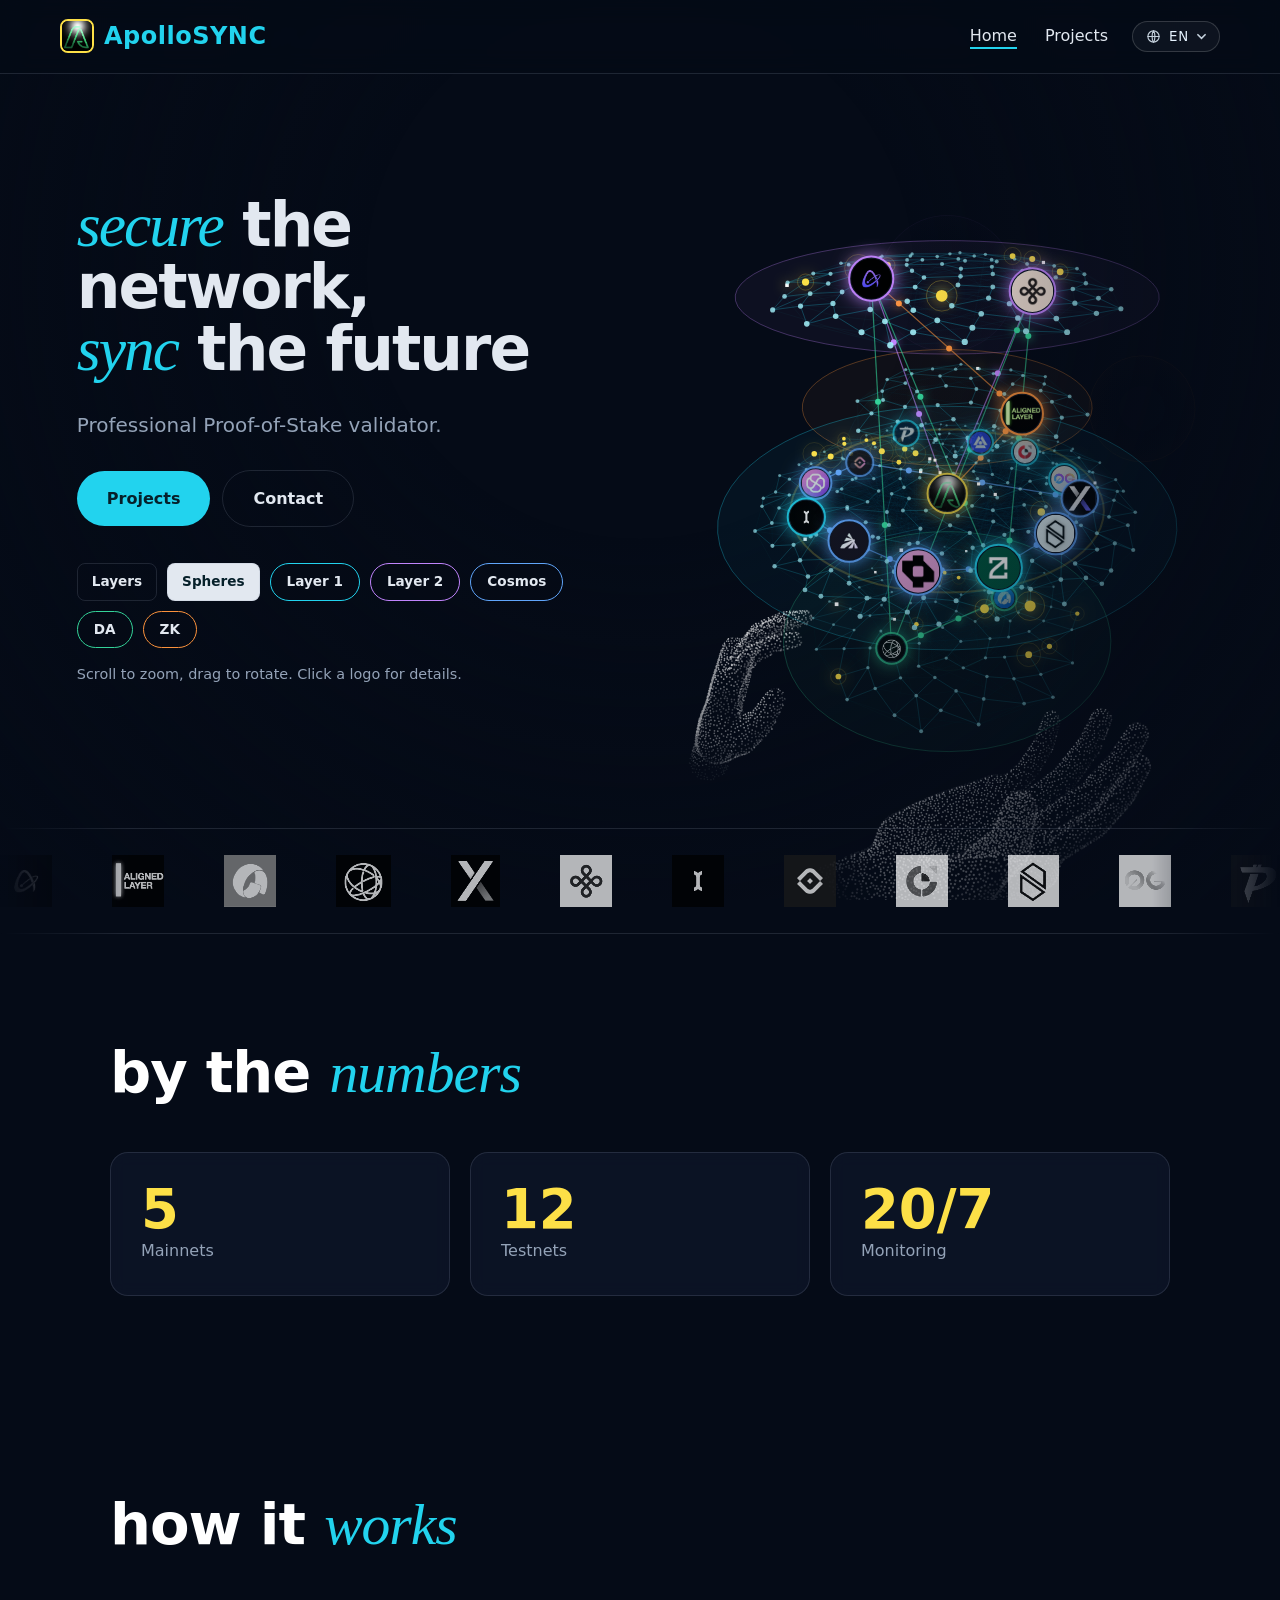
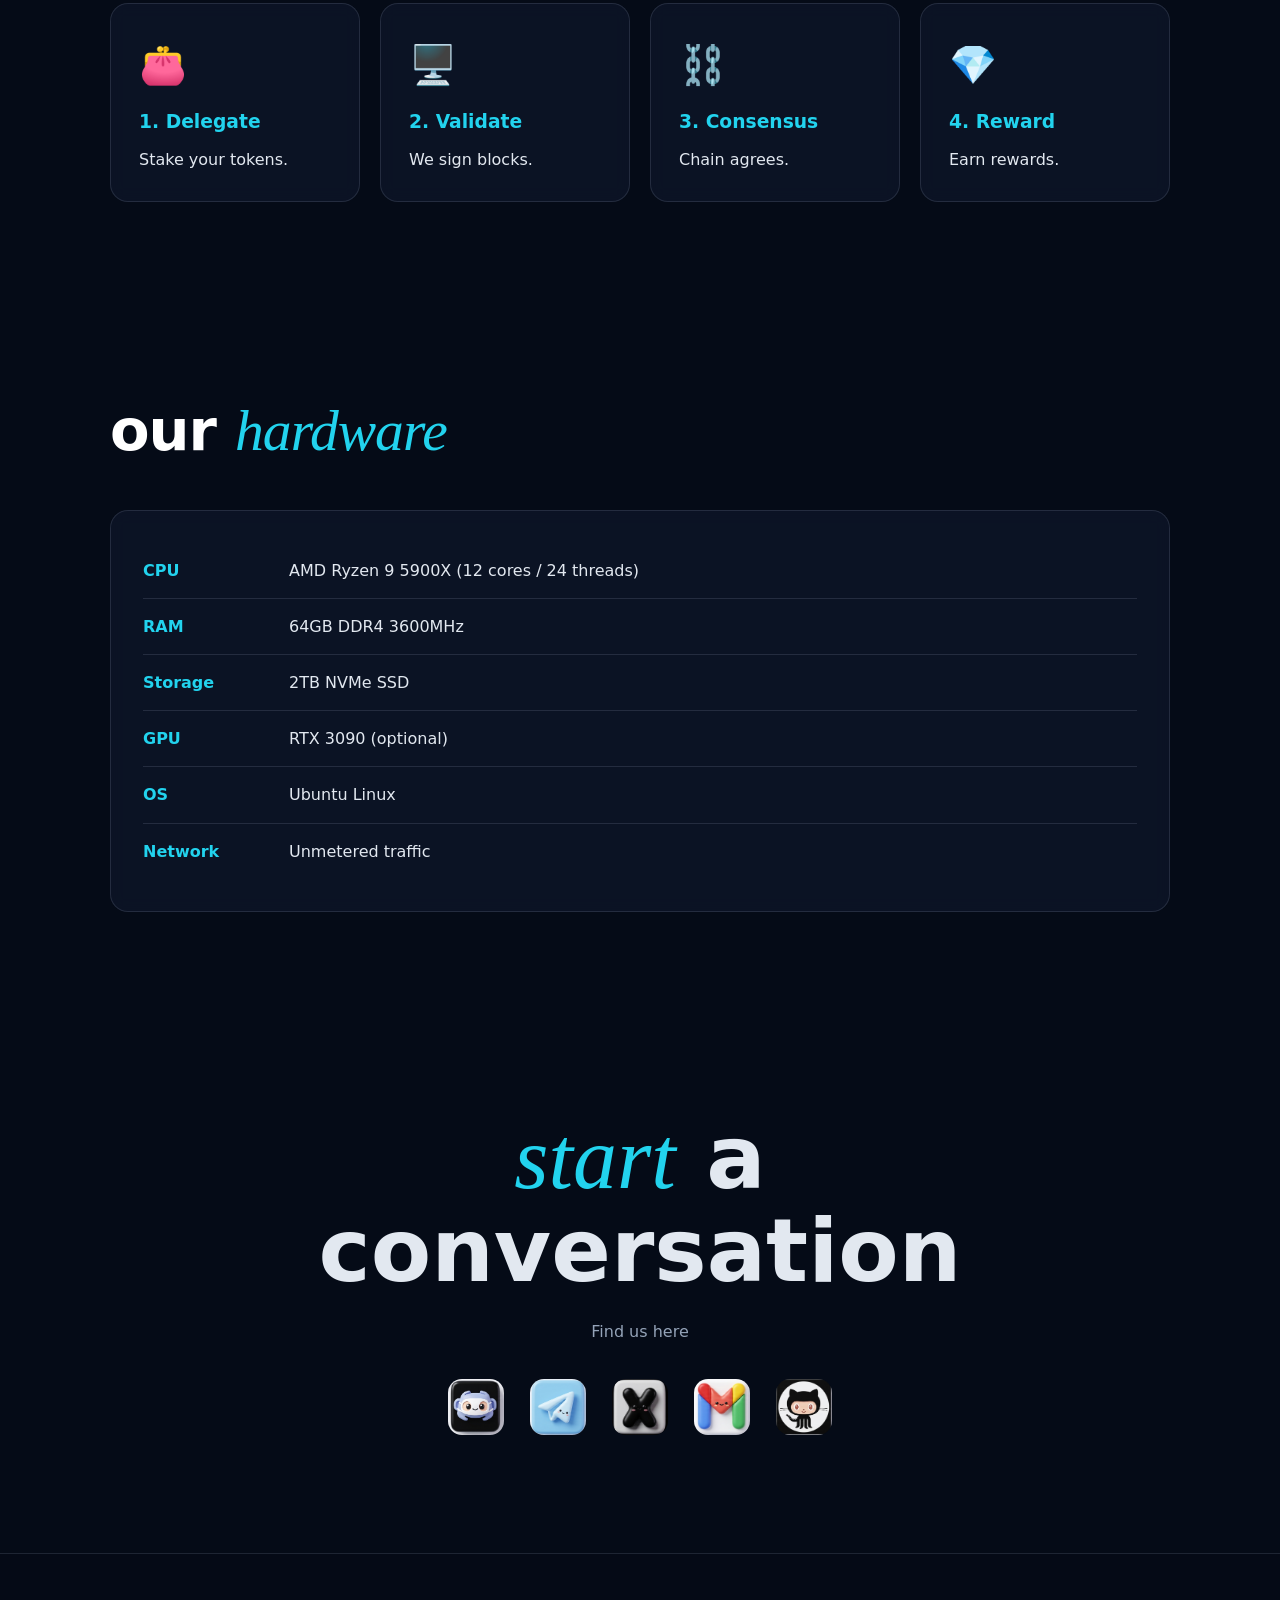
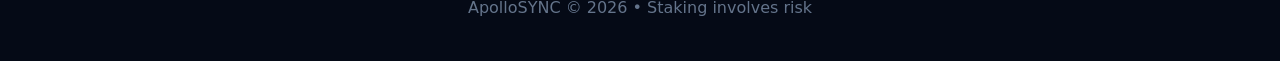
==== commit 239a15ce: "Add files via upload" ====
--- a/index.html
+++ b/index.html
@@ -76,5 +76,6 @@
 <footer>ApolloSYNC © 2026 • Staking involves risk</footer>
 <script src="js/network.js"></script>
 <script src="js/main.js"></script>
+<script src="js/lang.js"></script>
 </body>
 </html>
